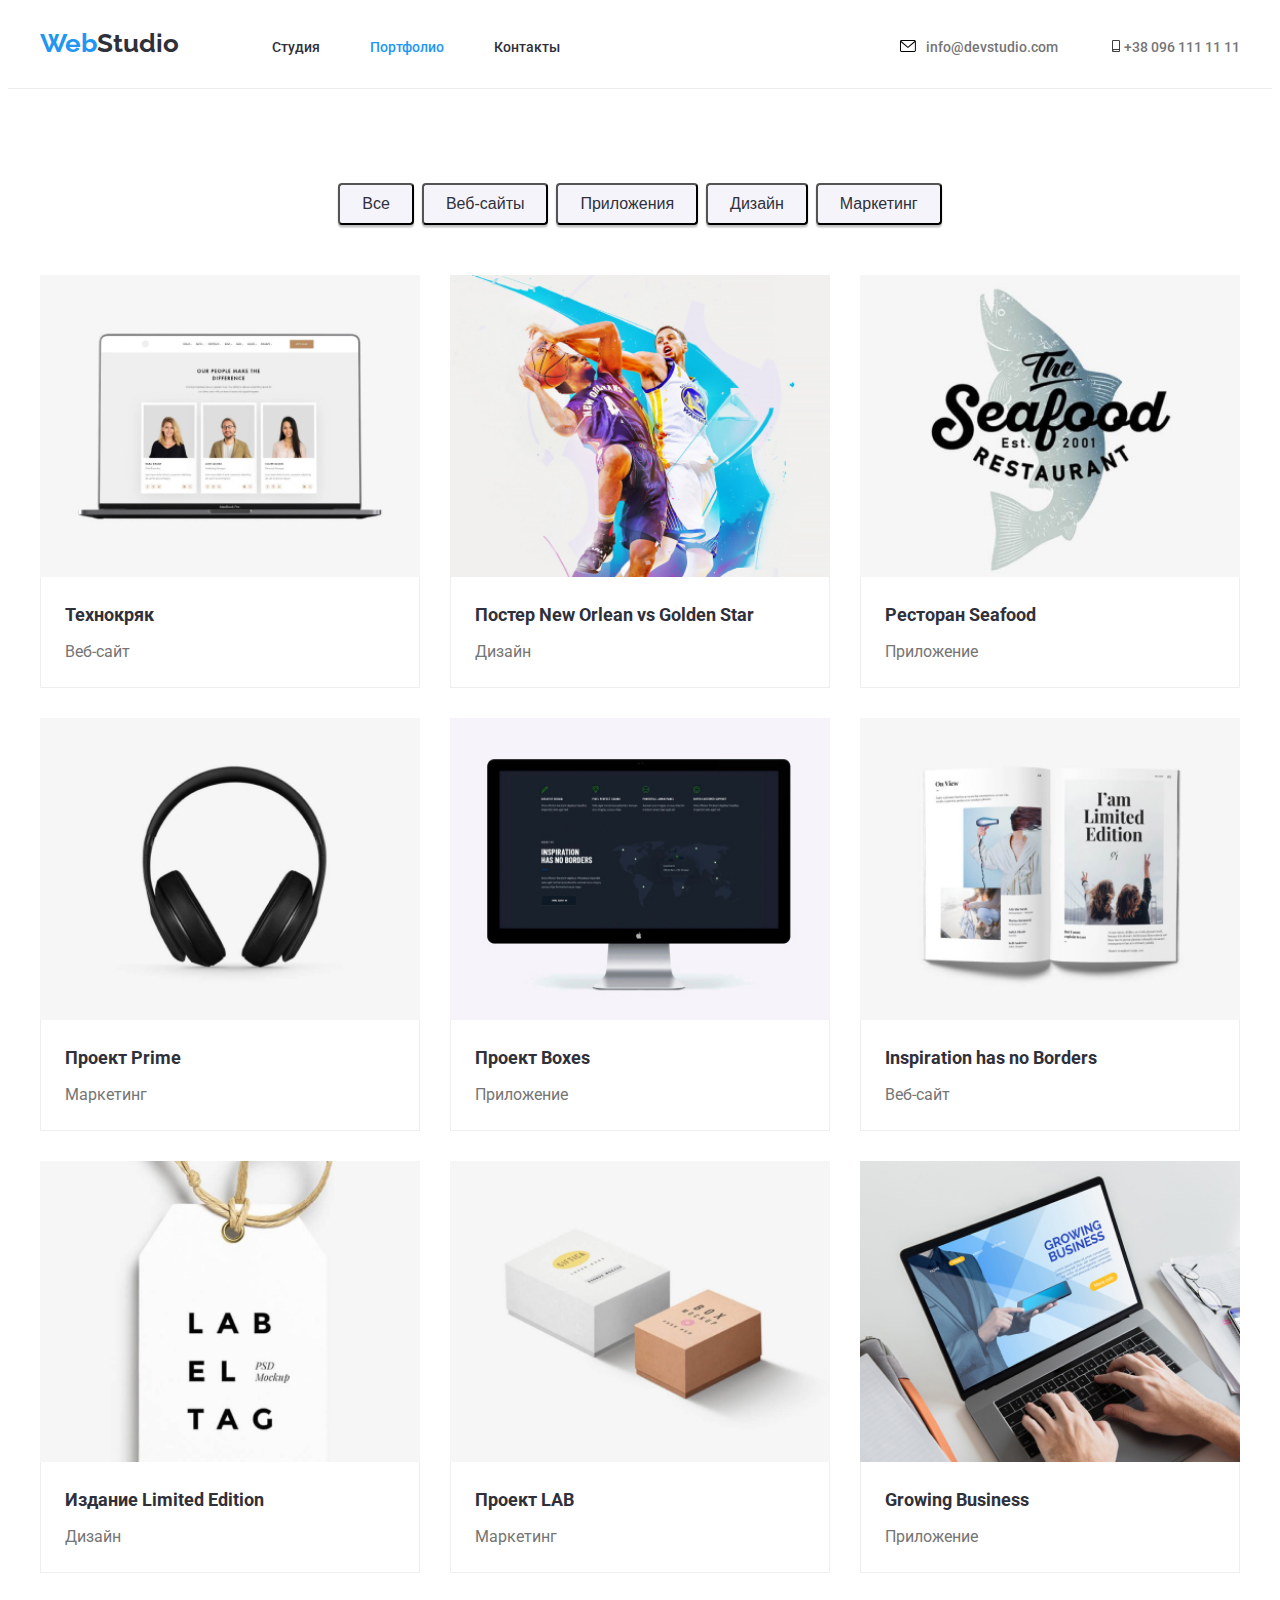
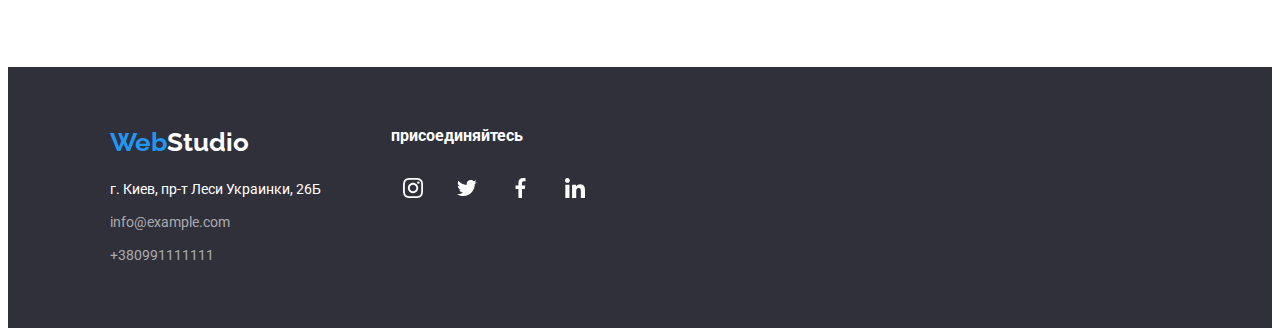
==== portfolio.html @ 3859531d ",, m" ====
<!DOCTYPE html>
<html lang="en">

<head>
    <meta charset="UTF-8">
    <meta http-equiv="X-UA-Compatible" content="IE=edge">
    <meta name="viewport" content="width=device-width, initial-scale=1.0">
    <link rel="preconnect" href="https://fonts.googleapis.com">
    <link rel="preconnect" href="https://fonts.googleapis.com">
    <link rel="preconnect" href="https://fonts.gstatic.com" crossorigin>
   
    <link
        href="https://fonts.googleapis.com/css2?family=Raleway:wght@700&family=Roboto:wght@400;500;700;900&display=swap"
        rel="stylesheet">
    <title>Document</title>
    <link rel="stylesheet" href="https://cdnjs.cloudflare.com/ajax/libs/modern-normalize/1.1.0/modern-normalize.min.css" integrity="sha512-wpPYUAdjBVSE4KJnH1VR1HeZfpl1ub8YT/NKx4PuQ5NmX2tKuGu6U/JRp5y+Y8XG2tV+wKQpNHVUX03MfMFn9Q==" crossorigin="anonymous" referrerpolicy="no-referrer" />
    <link rel="stylesheet" href="./css/style.css">
</head>

<body>
    <header class="first-header">
        <div class="container glavniy-v-menu z">
            <a href="">
                <p class="logotip"><span class="logo">Web</span><span class="studio1">Studio</span></p>
            </a>


            <nav class="otstyp-v-hedere-ot-logo">
                <ul class="menu list">
                    <li class="vmestea"> <a class="studias " href="./index.html">Студия</a> </li>
                    <li class="vmestea"> <a class="portfolio second-page" href="./portfolio.html">Портфолио </a></li>
                    <li class="vmestea"> <a class="kontakt" href="">Контакты</a></li>
                </ul>
            </nav>
            <ul class="silki  j list">
                <li class="vmeste "> <a class="pochta " href="mailto:info@devstudio.com"><svg class="convert"  width="16"
                    height="12" ><use href="img/symbol-defs.svg#icon-header-logo-a"  ></use></svg>info@devstudio.com</a> </li>
                <li class="vmeste "> <a class="nomer " href="tel:+380961111111"><svg class="tel" width="16"
                    height="12"><use href="img/symbol-defs.svg#icon-header-logo-b"></use></svg>+38 096 111 11 11</a> </li>
            </ul>
        </div>
    </header>

    <main>
        <section class="section">
           

            <div class="container fz">
                <ul class="knopka for-otstyp list">
                    <li class="knopki-portfolio"> <button class="name" type="button">Все</button></li>
                    <li class="knopki-portfolio"> <button class="name" type="button">Веб-сайты</button></li>
                    <li class="knopki-portfolio"> <button class="name" type="button">Приложения</button></li>
                    <li class="knopki-portfolio"> <button class="name" type="button">Дизайн</button></li>
                    <li class="knopki-portfolio"> <button class="name" type="button">Маркетинг</button></li>
    
                </ul>

                <ul class="nahi-roboti list">
                    <li class="ophaya-tabl">
                        <a class="" href=""><img src="img/a.jpg" alt="kartinka" width="370" />
                            <div class="pr">
                                <h2 class="pd">Технокряк</h2>
                                <p class="ps">Веб-сайт</p>
                            </div>
                        </a>


                    </li>
                    <li class="ophaya-tabl">
                        <a class="silki-na-kartochki" href=""><img src="img/b.jpg" alt="kartinka" width="370" />
                            <div class="pr">
                                <h2 class="pd">Постер New Orlean vs Golden Star</h2>
                                <p class="ps">Дизайн</p>
                            </div>
                        </a>


                    </li>
                    <li class="ophaya-tabl">
                        <a class="silki-na-kartochki" href=""><img src="img/c.jpg" alt="kartinka" width="370" />
                            <div class="pr">
                                <h2 class="pd">Ресторан Seafood</h2>
                                <p class="ps">Приложение</p>
                            </div>
                        </a>
                    </li>
                    <li class="ophaya-tabl">
                        <a class="silki-na-kartochki" href=""> <img src="img/d.jpg" alt="kartinka" width="370" />
                            <div class="pr">
                                <h2 class="pd">Проект Prime</h2>
                                <p class="ps">Маркетинг</p>
                            </div>
                        </a>

                    </li>
                    <li class="ophaya-tabl">
                        <a class="silki-na-kartochki" href=""> <img src="img/f.jpg" alt="kartinka" width="370" />
                            <div class="pr">
                                <h2 class="pd">Проект Boxes</h2>
                                <p class="ps">Приложение</p>
                            </div>
                        </a>

                    </li>
                    <li class="ophaya-tabl">
                        <a class="silki-na-kartochki" href=""><img src="img/g.jpg" alt="kartinka" width="370" />
                            <div class="pr">
                                <h2 class="pd">Inspiration has no Borders</h2>
                                <p class="ps">Веб-сайт</p>
                            </div>
                        </a>
                    </li>
                    <li class="ophaya-tabl">
                        <a class="silki-na-kartochki" href=""> <img src="img/h.jpg" alt="kartinka" width="370" />
                            <div class="pr">
                                <h2 class="pd">Издание Limited Edition</h2>
                                <p class="ps">Дизайн</p>
                            </div>
                        </a>

                    </li>
                    <li class="ophaya-tabl">
                        <a class="silki-na-kartochki" href=""><img src="img/i.jpg" alt="kartinka" width="370" />
                            <div class="pr">
                                <h2 class="pd">Проект LAB</h2>
                                <p class="ps">Маркетинг</p>
                            </div>
                        </a>

                    </li>
                    <li class="ophaya-tabl">
                        <a href=""><img src="img/k.jpg" alt="kartinka" width="370" />
                            <div class="pr">
                                <h2 class="pd">Growing Business</h2>
                                <p class="ps">Приложение</p>
                            </div>
                        </a>

                    </li>

                </ul>
            </div>

        </section>
    </main>

    <footer class="nogi  ">
        <div class="container nogi-otstypi">
          <div class="rebenok">
            <a class="logotip" href="">
                <span class="logo">Web</span><span class="st">Studio</span>

            </a>
            <address class="adres">
                <p>г. Киев, пр-т Леси Украинки, 26Б</p>
                <ul class=" dannie list">
                    <li class="hfl"> <a class="pochta1" href="mailto:info@devstudio.com">info@example.com</a></li>
                    <li class="nomer-one"> <a class="nomer1" href="tel:+380991111111">+380991111111</a></li>
                </ul>
            </address>
            </div>
            <div class="rebenok">  
            <h3 class="stili-in-footer">присоединяйтесь</h3>
<ul class="list footer-icon">
  
    <li class="obertka-footer-icon">   <a class="silki-na-sami-obertka-footer-icon"></a> <svg class="sami-obertka-footer-icon"><use href="img/symbol-defs.svg#icon-logo-footer-a" ></use></svg></a></li>
    <li class="obertka-footer-icon">   <a class="silki-na-sami-obertka-footer-icon"></a> <svg class="sami-obertka-footer-icon"><use href="img/symbol-defs.svg#icon-logo-footer-b" ></use></svg></a></li>
    <li class="obertka-footer-icon">   <a class="silki-na-sami-obertka-footer-icon"></a> <svg class="sami-obertka-footer-icon"><use href="img/symbol-defs.svg#icon-logo-footer-c" ></use></svg></a></li>
    <li class="obertka-footer-icon">   <a class="silki-na-sami-obertka-footer-icon"></a> <svg class="sami-obertka-footer-icon"><use href="img/symbol-defs.svg#icon-logo-footer-d" ></use></svg></a></li>

</ul>
</div>



        </div>
       
    </footer>


</body>

</html>
---- css/style.css ----
body{
   
    font-family: 'Roboto', sans-serif;
    
}
a {
    text-decoration: none;
}

:root {
    --color-a:#2196F3 ;
    --color-b: #757575;
    --color-c:#2F303A ;
    --color-d:#FFFFFF ;
    --colo-ir:#2dce50 ;
    --color-f:#8178b9 ;
    --color-g:#E5E5E5 ;
    --color-k: #F5F4FA;
    --color-l:  rgba(255, 255, 255, 0.6);
    --color-m:#188CE8;
}

h1,h2,h3,h4,h5,h6,ul,a,p,li{
    margin: 0px;
    padding: 0px;
}
img{
    width: 100%;
    display: block;
}



.list{
    list-style: none;
}
.nigniya-nas{
    color: var(--color-b);
}
.nogi{
    background: var(--color-c);
}
.logo{
    color: var(--color-a);
}

.adres{
    color:var(--color-d);
    font-style: normal;   
}
.studio1{
    color: var(--color-c);
}
.dannie list{
    color:var(--color-d);
}
.pochta , .nomer{
 color: var(--color-b);
}



.portfolio :active{
    color:var(--color-a);
}
.vse :hover{
    color:var(--color-a);
}
.name{
    cursor: pointer;
}

.lfz{
 background: var(--color-k);
}

.nadpis{
    color: var(--color-d);
}
.knopka-hero{
    background:var(--color-a);
    color: var(--color-d);
}
.fon-ludei{
    background: var(--color-d);
}
.pochta:hover{
    color:var(--color-a);
}
.nomer:hover{
    color:var(--color-a);
}
.pochta3:hover{
    color:var(--color-a);
}
.nomer4:hover{
    color:var(--color-a);
}
.pochta3{
color: var(--color-b);
}
.nomer4{
    color: var(--color-b);
}
.name{
background: var(--color-k);
color: var(--color-c);
}
.name:hover{
background: var(--color-a);
color: var(--color-d);
}

.portfolio{
    color: var(--color-c);
}
.kontakt{
    color: var(--color-c);
}
.st{
    color: var(--color-d);
}
.pochta1{
    color: var(--color-b);
}
.nomer1{
    color: var(--color-b);
}
.name{
    cursor: pointer;
    font-weight: 500;
font-size: 16px;
line-height: 1.62;
}
.podpis{
    font-size: 16px;
line-height: 1.18;
font-weight: normal;
color: var(--color-b);
}
.pd{
    font-size: 18px;
line-height: 2;
font-weight: bold;
color: var(--color-c);
}
.ps{
    font-size: 16px;
line-height: 1.87;
font-weight: normal;
color: var(--color-b)
}
.pochta3{
    font-size: 14px;
    line-height: 1.14;
}
.nomer4{
    font-size: 14px;
line-height: 1.14;
}
.name{
    font-size: 16px;
line-height: 1.62;
}

p{
    font-weight: normal;
font-size: 14px;
line-height: 1.71;
}
.pochta, .nomer{
    font-size: 14px;
}

.nadpis{
    font-size: 44px;
line-height: 1.36;
font-weight: 900;
}
h3{
    font-size: 14px;
line-height: 1.14;



}
.knopka-hero{
    font-weight: bold;
    font-size: 16px;
    line-height: 1.87;
    font-family: inherit ;

    padding: 10px 32px;
}
.text{
    font-size: 14px;
line-height:1.14;
font-weight: normal;
}

h2{
    font-size: 36px;
line-height: 1.16;
font-weight: bold;
}
.g{
    font-size: 36px;
line-height: 1.16;
font-weight: bold;
}
h3{
    font-size: 16px;
line-height: 1.18;
font-weight: 500;

}


.text{
    color: var(--color-b);
}




.logotip{
    font-family: Raleway;
    font-style: normal;
    font-weight: bold;
    font-size: 26px;
    line-height: 1.19;
}

.menu{
    font-weight: 500;
font-size: 14px;
line-height: 1.14;
}
.silki{
    font-weight: 500;
font-size: 14px;
line-height: 1.14;
}
.dannie{
    font-weight: normal;
font-size: 14px;
line-height: 1.71;
}











.studias{
    color: var(--color-c);
}



.studias:hover,
.studias:focus 
.studias:active
.studias:visited{
    color: var(--color-a);
}


.portfolio:hover,
.portfolio:focus 
.portfolio:active
.portfolio:visited
{
    color:var(--color-a) ;
}
.kontakt:hover,
.kontakt:focus 
.kontakt:active
.kontakt:visited
{
    color: var(--color-a) ;
    
}
.name:hover,
.name:focus 
.name:active
.name:visited
{
    color: var(--color-a) ;
    color: #FFFFFF;
}


.first-page{
    color: var(--color-a);
}
.second-page{
    color: var(--color-a);
}
.tretya-page{
    color: var(--color-a);
}
.nomer1 , .pochta1{
    color: var(--color-l);
}
.knopka-hero:hover ,
.knopka-hero:focus{
 color: var(--color-d);
 background: var(--color-m) ;
}
.zagalovki ,.nadpis{
    text-transform: uppercase;
}
.pochta1 ,.nomer1{
    font-style: normal;
}
.container{
    width: 1200px;
    margin-left: auto;
   margin-right: auto;
}



.dannie{
    margin-top: 0px;
    margin-bottom: 0px;
    padding-left: 0px;
}
.logotip{
   margin-top: 0px;
   margin-bottom: 0px;;
}
.adres{
    margin-top: 20px;
}
.nogi{
    padding-bottom: 60px;
    padding-top: 60px;
}
.nadpis, .knopka-hero{
    text-align:  center ;
}
.knopka-hero{
    display: inline-block;
}
.fon-ludei{
    width: 270px;
   
   
    
}

.ludi{
    display: flex;
}
.fotki{
    display: flex;
    
}

.primeri-rabot{
   
    width: 370px ;
    height: 294px ;
}
.menu , .silki{
    display: flex;
}
.silki .vmeste + .vmeste{
    margin-left: 50px;
}
.menu .vmestea + .vmestea{
    margin-left: 50px;
}
.logotip{
    margin-right: 93px;
}
.vmestea{
    display: block;
}
.zbros{
    padding-left: 0px;
}
.ludi .fon-ludei + .fon-ludei{
    margin-left: 30px;
}
.fotki .primeri-rabot + .primeri-rabot{
    margin-left: 30px;
}
.fotki{
    padding-left: 0px;
}
.podpis{
    text-align: center;
}

.imia{
    text-align: center;
}
.silki .pochta3 + .nomer4{
    margin-left: 50px;
}
.for-center{
    text-align: center;
}

.name{
    padding: 6px 22px;
    
}


.for-otstyp{
    display: flex;
    padding: 0px;
    justify-content: center;
    margin-top: 0px;
    margin-bottom: 50px;
}


.for-otstyp .knopki-portfolio + .knopki-portfolio{
    margin-left: 8px;
}
.ophaya-tabl{
    width: 370px; ;
   
}

.zagalovki{
    
    margin-bottom: 10px;
    margin-top: 0px;
}

.zbros{
    display: flex;
    margin: 0px;
}
.zbros .perechislenie + .perechislenie{
    margin-left: 30px;
}

.nadpis{
 
   margin-bottom: 40px;
   margin-top: 0px;
}
.fon-ludei{
    box-shadow: 0px 1px 3px rgba(0, 0, 0, 0.12), 0px 1px 1px rgba(0, 0, 0, 0.14), 0px 2px 1px rgba(0, 0, 0, 0.2);
border-radius: 0px 0px 4px 4px;
}

.section{
    padding-top: 94px;
    padding-bottom: 94px;
}

.obnylenie{
    margin-bottom: 50px;
    margin-top: 0px;
}
.twoinone{
    padding-top: 94px;
    padding-bottom: 94px;
}
.knopki-portfolio{
    box-shadow: 0px 3px 1px rgba(0, 0, 0, 0.1), 0px 1px 2px rgba(0, 0, 0, 0.08), 0px 2px 2px rgba(0, 0, 0, 0.12);
border-radius: 4px;
}
verhniy-box{
    padding-bottom: 200px;
    padding-top: 200px;
}


.z{
    display: flex;
    align-items: baseline;

}

.j{
padding: 0px;
}

.j{
    margin-left: auto;
}
.logotip{
    margin-right: 0px;
}
.menu{
    padding-left: 0px;
   
}



.container{
    width: 1200px;
    margin-left: auto;
   margin-right: auto;
   padding-left: 15px;
   padding-right: 15px;
  
}

.nahi-roboti{
    padding: 0px;
    display: flex;
    flex-wrap: wrap;
    margin-right: -30px;
    margin-top: -30px;

}
.nahi-roboti  .ophaya-tabl{
flex-basis: calc(100%/3 - 30px) ;
margin-right: 30px;
    margin-top: 30px;
}



.silki{
    padding-left: 0px;
    margin-top: 0px;
    margin-bottom: 0px;
   
  
}
.menu{
    margin-top: 0px;
    margin-bottom: 0px;
    
}

.first-header , .second-header{
    border-bottom: 1px solid #ECECEC;
}
.section{
    margin-top: 94px;
    margin-bottom: 94px;
}

.name{
    border-radius: 4px    ;
}

.section{
    margin: 0px;
}
.obrez{
    padding-top: 0px;
}
.zagalovki-otstyp{
    margin: 0px;
}
.as{
    margin: 0px;
}




.bgcolor-hero{
    background: var(--color-c);
    padding-top: 200px;
    padding-bottom: 200px;
    text-align: center;
}
.pr{
    border: 1px solid #EEEEEE;
    border-top: 0;
    padding-top: 20px;
    padding-bottom: 20px;
    padding-right: 24px;
    padding-left: 24px;

}
.opisanie-ludey{
    padding-top: 30px;
    padding-bottom:30px ;
    padding-left: 32px;
    padding-right: 32px;
}
.imia{
    margin-bottom: 10px;
}
.pd{
    margin-bottom: 4px;
}
.nomer-one{
    margin-top: 9px;
}

.otstyp-v-hedere-ot-logo{
    margin-left: 93px;
}
.studias ,.portfolio ,.kontakt{
    padding-top: 32px;
    padding-bottom: 32px;
    display: block;
}
.nadpis{
   
    text-align: center;
}
.perechislenie{
    width: 270px;
}
.hfl{
    margin-top: 9px;
}
.ophaya-tabl:hover{
    box-shadow: 0px 1px 1px rgba(0, 0, 0, 0.12), 0px 4px 4px rgba(0, 0, 0, 0.06), 1px 4px 6px rgba(0, 0, 0, 0.16);
}

.stilizasia-texta{
    font-weight: 700;
    size: 36px;
    line-height: 1.17;
}





.silki-na-soseti-tovarishei{
    width: 44px;
}

   

    border: 1px solid #AFB1B8;
box-sizing: border-box;
border-radius: 4px;
}


.otstyp-botton-ot-icon{
    text-align: center;
    margin-bottom: 50px;
}
.iconki-main-top{
    display: flex;
    margin: 0px;
    padding: 0px;
}
.obertka-iconki-main-top{
    background: #F5F4FA;
    border-radius: 4px;
}
.iconki-main-top .obertka-iconki-main-top + .obertka-iconki-main-top{
    margin-left: 30px;
}
.iconki-main-top{
    margin-bottom: 30px;
}

.sami-iconki-main-top{
    height: 70px;
}

.obertka-iconki-main-top{
    width: 270px;
    height: 120px;

}
.otstyp-nadpis{
    margin-bottom: 50px;
}
.stili-in-footer{
    font-weight: 700;
    size: 14px;
    line-height: 1.17;
    color: var(--color-d) ; 
    align-items: baseline;
}
.obertka-footer-icon{
    width: 44px;
    height: 44px;
    border-radius: 50%;
    

}
.footer-icon .obertka-footer-icon + .obertka-footer-icon{
    margin-left: 10px;
    
}

.footer-icon{
    display: flex;
    margin-top: 20px;
}
.sami-obertka-footer-icon{
   
    width: 20px;
    height: 20px;
}
.otstypi-kryjkov{
    display: flex;
}
.soseti-ludey{
    display: flex
}
.soseti-ludey-obolochka{
    width: 44px;
    height: 44px;
    border-radius: 50%;
    
}

.soseti-ludey .soseti-ludey-obolochka + .soseti-ludey-obolochka{
    margin-left: 10px;
}
.sami-foto-soseti-ludey{
    background-position: center;
}
.obertka-iconki-main-top{
    display: flex;
    justify-content: center;
    align-items: center;
}
.soseti-ludey-obolochka{
    display: flex;
    justify-content: center;
    align-items: center;
}
.soseti-ludey{
    margin-top: 16px;
}
/*.icon-main-bottom{
    
}*/
.brend{
border: 1px solid #AFB1B8;
box-sizing: border-box;
border-radius: 4px;
width: 170px ;
height:  92px;
 display: flex;
    justify-content: center;
    align-items: center; 
    cursor: pointer;

    
}
.razmer-logotipa{
    fill: #AFB1B8;
}
.silka-na-brend:hover .razmer-logotipa , .silka-na-brend:focus .razmer-logotipa{
    fill: var(--color-a);
}

.silka-na-brend:hover .brend , .silka-na-brend:focus .brend{
    border: 1px solid var(--color-a);
}


.obertka-footer-icon{
    display: flex;
    justify-content: center;
   align-items: center;

}
.nogi-otstypi{
    display: flex;
   
}
.rebenok{
    margin-left: 70px;
}
.otstyp-botton-ot-icon{
    text-align: center;
    margin-bottom: 50px;
}
.convert{
    margin-right: 10px;
}


.pochta:hover .convert , .pochta:focus .convert{
    fill: var(--color-a);
    
}
.nomer:hover .tel{
    fill: var(--color-a);
}
.obertka-footer-icon:hover , .obertka-footer-icon:focus{
    background-color: var(--color-a);
}
.sami-foto-soseti-ludey{
    color:#AFB1B8 ;
}
.soseti-ludey-obolochka:hover , .soseti-ludey-obolochka:focus{
    background: var(--color-a);
}
.sami-foto-soseti-ludey{
    color: #FFFFFF;
}



.dlia-rozdeleniya-klientov .icon-main-bottom + .icon-main-bottom{
    margin-left: 30px;
}


.sami-foto-soseti-ludey{
    fill: #AFB1B8;
}

.sami-foto-soseti-ludey:hover{
    fill: var(--color-d) ;
}




.bgcolor-hero{
    background-image: url(../img/Img.jpg);
}
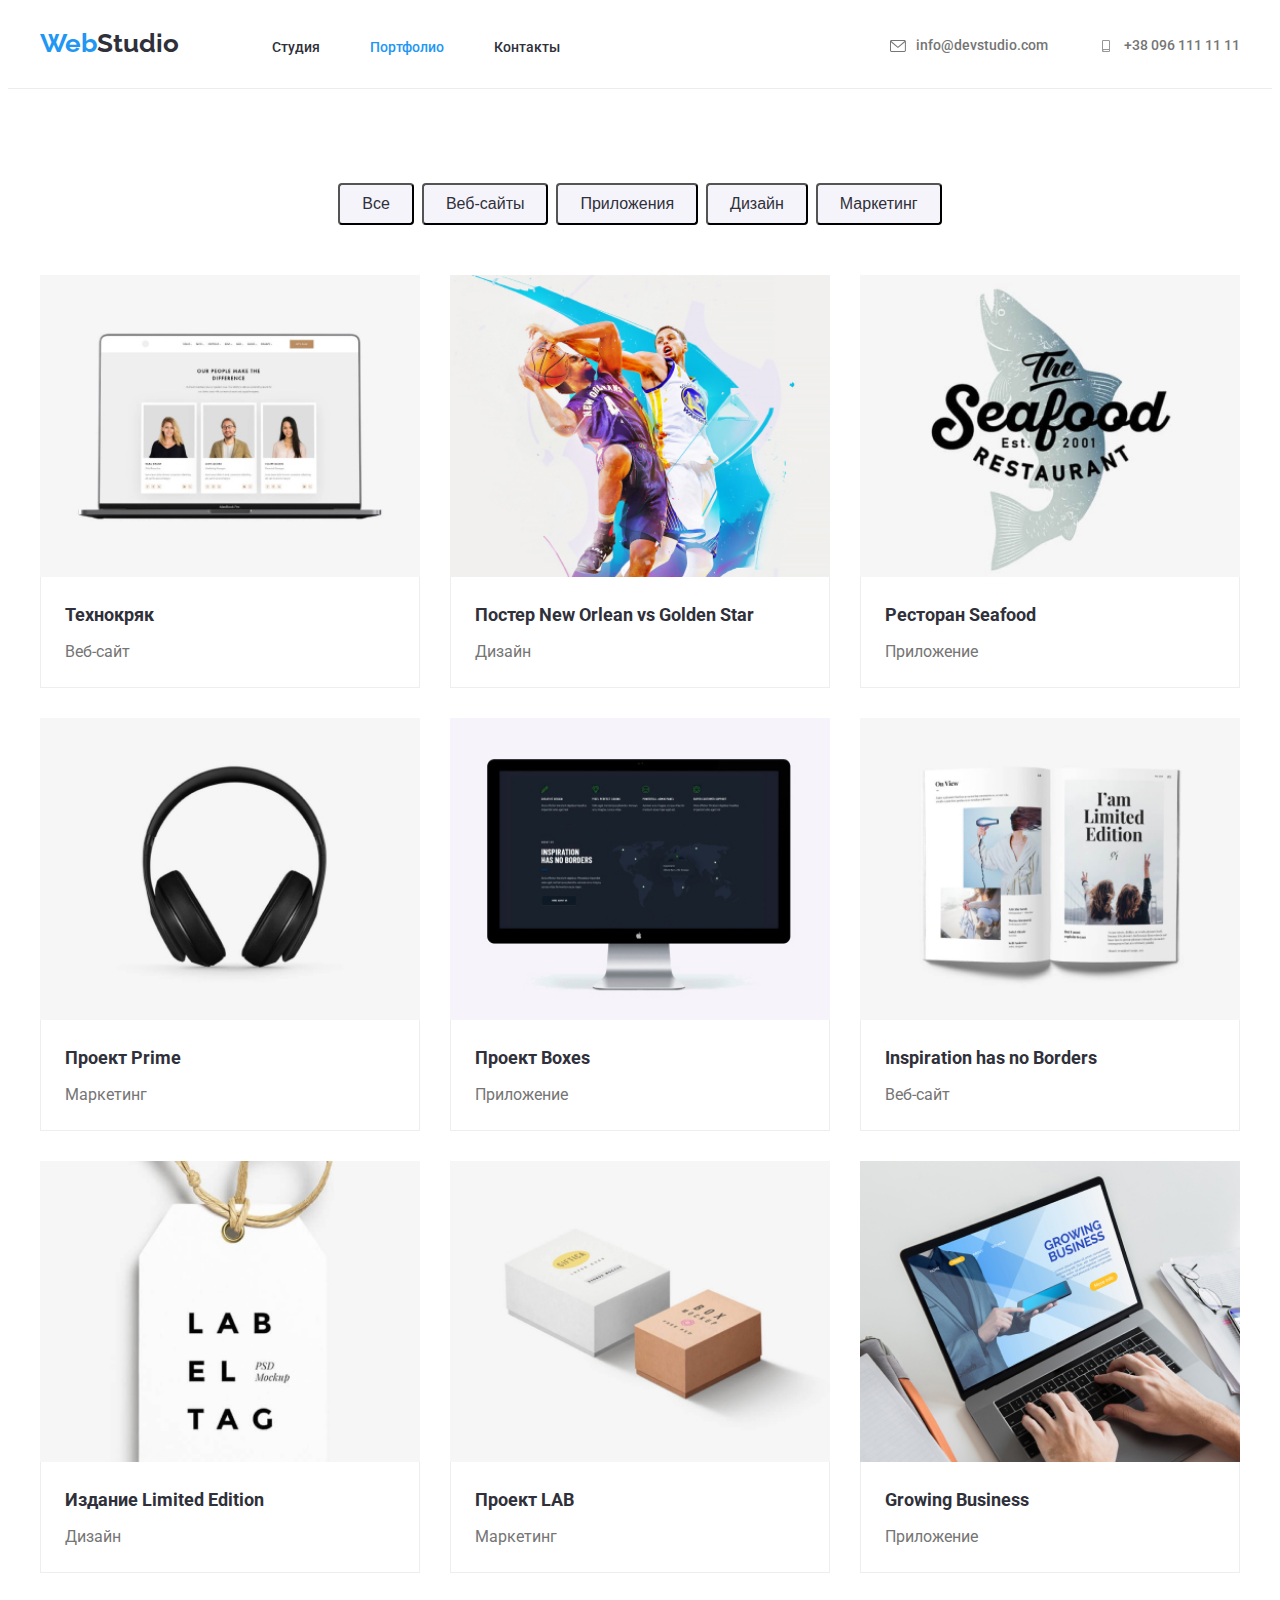
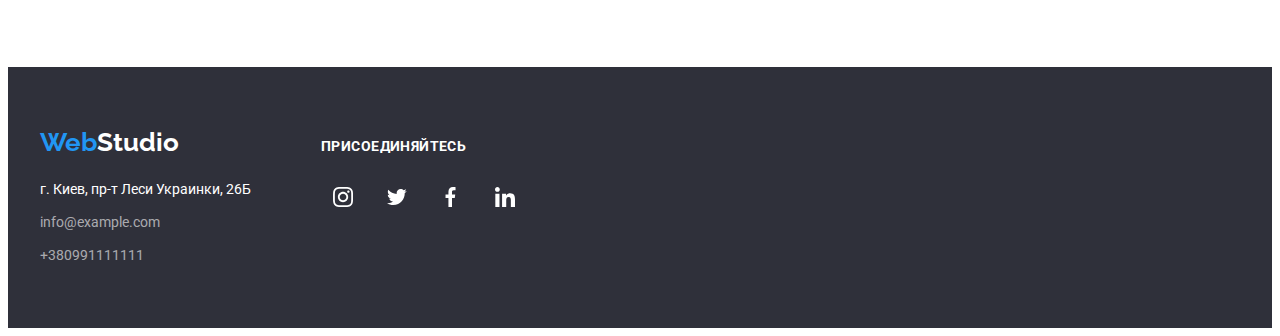
==== commit ed5d5261: "dlf" ====
--- a/portfolio.html
+++ b/portfolio.html
@@ -8,12 +8,14 @@
     <link rel="preconnect" href="https://fonts.googleapis.com">
     <link rel="preconnect" href="https://fonts.googleapis.com">
     <link rel="preconnect" href="https://fonts.gstatic.com" crossorigin>
-   
+
     <link
         href="https://fonts.googleapis.com/css2?family=Raleway:wght@700&family=Roboto:wght@400;500;700;900&display=swap"
         rel="stylesheet">
     <title>Document</title>
-    <link rel="stylesheet" href="https://cdnjs.cloudflare.com/ajax/libs/modern-normalize/1.1.0/modern-normalize.min.css" integrity="sha512-wpPYUAdjBVSE4KJnH1VR1HeZfpl1ub8YT/NKx4PuQ5NmX2tKuGu6U/JRp5y+Y8XG2tV+wKQpNHVUX03MfMFn9Q==" crossorigin="anonymous" referrerpolicy="no-referrer" />
+    <link rel="stylesheet" href="https://cdnjs.cloudflare.com/ajax/libs/modern-normalize/1.1.0/modern-normalize.min.css"
+        integrity="sha512-wpPYUAdjBVSE4KJnH1VR1HeZfpl1ub8YT/NKx4PuQ5NmX2tKuGu6U/JRp5y+Y8XG2tV+wKQpNHVUX03MfMFn9Q=="
+        crossorigin="anonymous" referrerpolicy="no-referrer" />
     <link rel="stylesheet" href="./css/style.css">
 </head>
 
@@ -33,17 +35,20 @@
                 </ul>
             </nav>
             <ul class="silki  j list">
-                <li class="vmeste "> <a class="pochta " href="mailto:info@devstudio.com"><svg class="convert"  width="16"
-                    height="12" ><use href="img/symbol-defs.svg#icon-header-logo-a"  ></use></svg>info@devstudio.com</a> </li>
-                <li class="vmeste "> <a class="nomer " href="tel:+380961111111"><svg class="tel" width="16"
-                    height="12"><use href="img/symbol-defs.svg#icon-header-logo-b"></use></svg>+38 096 111 11 11</a> </li>
+                <li class="vmeste "> <a class="pochta " href="mailto:info@devstudio.com"><svg class="convert" width="16"
+                            height="12">
+                            <use href="img/symbol-defs.svg#icon-header-logo-a"></use>
+                        </svg>info@devstudio.com</a> </li>
+                <li class="vmeste "> <a class="nomer " href="tel:+380961111111"><svg class="tel" width="16" height="12">
+                            <use href="img/symbol-defs.svg#icon-header-logo-b"></use>
+                        </svg>+38 096 111 11 11</a> </li>
             </ul>
         </div>
     </header>
 
     <main>
         <section class="section">
-           
+
 
             <div class="container fz">
                 <ul class="knopka for-otstyp list">
@@ -52,88 +57,99 @@
                     <li class="knopki-portfolio"> <button class="name" type="button">Приложения</button></li>
                     <li class="knopki-portfolio"> <button class="name" type="button">Дизайн</button></li>
                     <li class="knopki-portfolio"> <button class="name" type="button">Маркетинг</button></li>
-    
+
                 </ul>
 
                 <ul class="nahi-roboti list">
                     <li class="ophaya-tabl">
-                        <a class="" href=""><img src="img/a.jpg" alt="kartinka" width="370" />
-                            <div class="pr">
-                                <h2 class="pd">Технокряк</h2>
-                                <p class="ps">Веб-сайт</p>
-                            </div>
-                        </a>
-
-
-                    </li>
-                    <li class="ophaya-tabl">
-                        <a class="silki-na-kartochki" href=""><img src="img/b.jpg" alt="kartinka" width="370" />
+                        <a class="class-silki-na-kart-prob" href="">
+                            <div class="kard"> 
+                                <img src="img/a.jpg" alt="kartinka" width="370" />
+                                <div class="pr">
+                                    <h2 class="pd">Технокряк</h2>
+                                    <p class="ps">Веб-сайт</p>
+                                </div>
+                            </div>
+                        </a>
+
+
+                    </li>
+                    <li class="ophaya-tabl">
+                        <a class="class-silki-na-kart-prob" href=""> <div class="kard"> <img src="img/b.jpg" alt="kartinka" width="370" />
                             <div class="pr">
                                 <h2 class="pd">Постер New Orlean vs Golden Star</h2>
                                 <p class="ps">Дизайн</p>
                             </div>
-                        </a>
-
-
-                    </li>
-                    <li class="ophaya-tabl">
-                        <a class="silki-na-kartochki" href=""><img src="img/c.jpg" alt="kartinka" width="370" />
+                        </div>
+                        </a>
+
+
+                    </li>
+                    <li class="ophaya-tabl">
+                        <a class="class-silki-na-kart-prob" href=""><div class="kard"><img src="img/c.jpg" alt="kartinka" width="370" />
                             <div class="pr">
                                 <h2 class="pd">Ресторан Seafood</h2>
                                 <p class="ps">Приложение</p>
                             </div>
-                        </a>
-                    </li>
-                    <li class="ophaya-tabl">
-                        <a class="silki-na-kartochki" href=""> <img src="img/d.jpg" alt="kartinka" width="370" />
+                        </div>
+                        </a>
+                    </li>
+                    <li class="ophaya-tabl">
+                        <a class="class-silki-na-kart-prob" href=""><div class="kard"> <img src="img/d.jpg" alt="kartinka" width="370" />
                             <div class="pr">
                                 <h2 class="pd">Проект Prime</h2>
                                 <p class="ps">Маркетинг</p>
                             </div>
-                        </a>
-
-                    </li>
-                    <li class="ophaya-tabl">
-                        <a class="silki-na-kartochki" href=""> <img src="img/f.jpg" alt="kartinka" width="370" />
+                        </div>
+                        </a>
+
+                    </li>
+                    <li class="ophaya-tabl">
+                        <a class="class-silki-na-kart-prob" href=""> <div class="kard"> <img src="img/f.jpg" alt="kartinka" width="370" />
                             <div class="pr">
                                 <h2 class="pd">Проект Boxes</h2>
                                 <p class="ps">Приложение</p>
                             </div>
-                        </a>
-
-                    </li>
-                    <li class="ophaya-tabl">
-                        <a class="silki-na-kartochki" href=""><img src="img/g.jpg" alt="kartinka" width="370" />
+                            </div>
+                        </a>
+
+                    </li>
+                    <li class="ophaya-tabl">
+                        <a class="class-silki-na-kart-prob" href=""> <div class="kard"><img src="img/g.jpg" alt="kartinka" width="370" />
                             <div class="pr">
                                 <h2 class="pd">Inspiration has no Borders</h2>
                                 <p class="ps">Веб-сайт</p>
                             </div>
-                        </a>
-                    </li>
-                    <li class="ophaya-tabl">
-                        <a class="silki-na-kartochki" href=""> <img src="img/h.jpg" alt="kartinka" width="370" />
+                        </div> 
+                        </a>
+                    </li>
+                    <li class="ophaya-tabl">
+                        <a class="class-silki-na-kart-prob" href="">  <div class="kard"> <img src="img/h.jpg" alt="kartinka" width="370" />
                             <div class="pr">
                                 <h2 class="pd">Издание Limited Edition</h2>
                                 <p class="ps">Дизайн</p>
                             </div>
-                        </a>
-
-                    </li>
-                    <li class="ophaya-tabl">
-                        <a class="silki-na-kartochki" href=""><img src="img/i.jpg" alt="kartinka" width="370" />
+                        </div>
+                        </a>
+
+                    </li>
+                    <li class="ophaya-tabl">
+                        <a class="class-silki-na-kart-prob" href=""> <div class="kard"> <img src="img/i.jpg" alt="kartinka" width="370" />
                             <div class="pr">
                                 <h2 class="pd">Проект LAB</h2>
                                 <p class="ps">Маркетинг</p>
                             </div>
-                        </a>
-
-                    </li>
-                    <li class="ophaya-tabl">
-                        <a href=""><img src="img/k.jpg" alt="kartinka" width="370" />
+                        </div>
+                        </a>
+
+                    </li>
+                    <li class="ophaya-tabl">
+                        <a class="class-silki-na-kart-prob" href=""> <div class="kard"> <img src="img/k.jpg" alt="kartinka" width="370" />
                             <div class="pr">
                                 <h2 class="pd">Growing Business</h2>
                                 <p class="ps">Приложение</p>
                             </div>
+                        </div>
                         </a>
 
                     </li>
@@ -146,35 +162,48 @@
 
     <footer class="nogi  ">
         <div class="container nogi-otstypi">
-          <div class="rebenok">
-            <a class="logotip" href="">
-                <span class="logo">Web</span><span class="st">Studio</span>
-
-            </a>
-            <address class="adres">
-                <p>г. Киев, пр-т Леси Украинки, 26Б</p>
-                <ul class=" dannie list">
-                    <li class="hfl"> <a class="pochta1" href="mailto:info@devstudio.com">info@example.com</a></li>
-                    <li class="nomer-one"> <a class="nomer1" href="tel:+380991111111">+380991111111</a></li>
-                </ul>
-            </address>
+            <div class="rebenok">
+                <a class="logotip" href="">
+                    <span class="logo">Web</span><span class="st">Studio</span>
+
+                </a>
+                <address class="adres">
+                    <p>г. Киев, пр-т Леси Украинки, 26Б</p>
+                    <ul class=" dannie list">
+                        <li class="hfl"> <a class="pochta1" href="mailto:info@devstudio.com">info@example.com</a></li>
+                        <li class="nomer-one"> <a class="nomer1" href="tel:+380991111111">+380991111111</a></li>
+                    </ul>
+                </address>
             </div>
-            <div class="rebenok">  
-            <h3 class="stili-in-footer">присоединяйтесь</h3>
-<ul class="list footer-icon">
-  
-    <li class="obertka-footer-icon">   <a class="silki-na-sami-obertka-footer-icon"></a> <svg class="sami-obertka-footer-icon"><use href="img/symbol-defs.svg#icon-logo-footer-a" ></use></svg></a></li>
-    <li class="obertka-footer-icon">   <a class="silki-na-sami-obertka-footer-icon"></a> <svg class="sami-obertka-footer-icon"><use href="img/symbol-defs.svg#icon-logo-footer-b" ></use></svg></a></li>
-    <li class="obertka-footer-icon">   <a class="silki-na-sami-obertka-footer-icon"></a> <svg class="sami-obertka-footer-icon"><use href="img/symbol-defs.svg#icon-logo-footer-c" ></use></svg></a></li>
-    <li class="obertka-footer-icon">   <a class="silki-na-sami-obertka-footer-icon"></a> <svg class="sami-obertka-footer-icon"><use href="img/symbol-defs.svg#icon-logo-footer-d" ></use></svg></a></li>
-
-</ul>
-</div>
+            <div class="rebenok hbh">
+                <h3 class="prisoedinis">присоединяйтесь</h3>
+                <ul class="list footer-icon">
+
+                    <li class="obertka-footer-icon"> <a class="silki-na-sami-obertka-footer-icon"></a> <svg
+                            class="sami-obertka-footer-icon" width="20" height="20">
+                            <use href="img/symbol-defs.svg#icon-logo-footer-a"></use>
+                        </svg></a></li>
+                    <li class="obertka-footer-icon"> <a class="silki-na-sami-obertka-footer-icon"></a> <svg
+                            class="sami-obertka-footer-icon" width="20" height="16.25">
+                            <use href="img/symbol-defs.svg#icon-logo-footer-b"></use>
+                        </svg></a></li>
+                    <li class="obertka-footer-icon"> <a class="silki-na-sami-obertka-footer-icon"></a> <svg
+                            class="sami-obertka-footer-icon" width="10" height="20">
+                            <use href="img/symbol-defs.svg#icon-logo-footer-c"></use>
+                        </svg></a></li>
+                    <li class="obertka-footer-icon"> <a class="silki-na-sami-obertka-footer-icon"></a> <svg
+                            class="sami-obertka-footer-icon" width="20" height="20">
+                            <use href="img/symbol-defs.svg#icon-logo-footer-d"></use>
+                        </svg></a></li>
+
+                </ul>
+            </div>
 
 
 
         </div>
-       
+
+
     </footer>
 
 
--- a/css/style.css
+++ b/css/style.css
@@ -286,14 +286,7 @@
     color: var(--color-a) ;
     
 }
-.name:hover,
-.name:focus 
-.name:active
-.name:visited
-{
-    color: var(--color-a) ;
-    color: #FFFFFF;
-}
+
 
 
 .first-page{
@@ -471,7 +464,7 @@
     padding-bottom: 94px;
 }
 .knopki-portfolio{
-    box-shadow: 0px 3px 1px rgba(0, 0, 0, 0.1), 0px 1px 2px rgba(0, 0, 0, 0.08), 0px 2px 2px rgba(0, 0, 0, 0.12);
+
 border-radius: 4px;
 }
 verhniy-box{
@@ -618,7 +611,7 @@
 .hfl{
     margin-top: 9px;
 }
-.ophaya-tabl:hover{
+.class-silki-na-kart-prob:hover{
     box-shadow: 0px 1px 1px rgba(0, 0, 0, 0.12), 0px 4px 4px rgba(0, 0, 0, 0.06), 1px 4px 6px rgba(0, 0, 0, 0.16);
 }
 
@@ -638,7 +631,7 @@
 
    
 
-    border: 1px solid #AFB1B8;
+border: 1px solid #AFB1B8;
 box-sizing: border-box;
 border-radius: 4px;
 }
@@ -676,13 +669,7 @@
 .otstyp-nadpis{
     margin-bottom: 50px;
 }
-.stili-in-footer{
-    font-weight: 700;
-    size: 14px;
-    line-height: 1.17;
-    color: var(--color-d) ; 
-    align-items: baseline;
-}
+
 .obertka-footer-icon{
     width: 44px;
     height: 44px;
@@ -774,7 +761,7 @@
     display: flex;
    
 }
-.rebenok{
+.nogi-otstypi  .rebenok + .rebenok{
     margin-left: 70px;
 }
 .otstyp-botton-ot-icon{
@@ -783,6 +770,7 @@
 }
 .convert{
     margin-right: 10px;
+    fill:  #757575;
 }
 
 
@@ -794,7 +782,8 @@
     fill: var(--color-a);
 }
 .obertka-footer-icon:hover , .obertka-footer-icon:focus{
-    background-color: var(--color-a);
+    background-color: #2196F3;
+    
 }
 .sami-foto-soseti-ludey{
     color:#AFB1B8 ;
@@ -825,781 +814,862 @@
 
 
 .bgcolor-hero{
-    background-image: url(../img/Img.jpg);
-}
-
-
-
-
-
-
-
-
-
-
-
-
-
-
-
-
-
-
-
-
-
-
-
-
-
-
-
-
-
-
-
-
-
-
-
-
-
-
-
-
-
-
-
-
-
-
-
-
-
-
-
-
-
-
-
-
-
-
-
-
-
-
-
-
-
-
-
-
-
-
-
-
-
-
-
-
-
-
-
-
-
-
-
-
-
-
-
-
-
-
-
-
-
-
-
-
-
-
-
-
-
-
-
-
-
-
-
-
-
-
-
-
-
-
-
-
-
-
-
-
-
-
-
-
-
-
-
-
-
-
-
-
-
-
-
-
-
-
-
-
-
-
-
-
-
-
-
-
-
-
-
-
-
-
-
-
-
-
-
-
-
-
-
-
-
-
-
-
-
-
-
-
-
-
-
-
-
-
-
-
-
-
-
-
-
-
-
-
-
-
-
-
-
-
-
-
-
-
-
-
-
-
-
-
-
-
-
-
-
-
-
-
-
-
-
-
-
-
-
-
-
-
-
-
-
-
-
-
-
-
-
-
-
-
-
-
-
-
-
-
-
-
-
-
-
-
-
-
-
-
-
-
-
-
-
-
-
-
-
-
-
-
-
-
-
-
-
-
-
-
-
-
-
-
-
-
-
-
-
-
-
-
-
-
-
-
-
-
-
-
-
-
-
-
-
-
-
-
-
-
-
-
-
-
-
-
-
-
-
-
-
-
-
-
-
-
-
-
-
-
-
-
-
-
-
-
-
-
-
-
-
-
-
-
-
-
-
-
-
-
-
-
-
-
-
-
-
-
-
-
-
-
-
-
-
-
-
-
-
-
-
-
-
-
-
-
-
-
-
-
-
-
-
-
-
-
-
-
-
-
-
-
-
-
-
-
-
-
-
-
-
-
-
-
-
-
-
-
-
-
-
-
-
-
-
-
-
-
-
-
-
-
-
-
-
-
-
-
-
-
-
-
-
-
-
-
-
-
-
-
-
-
-
-
-
-
-
-
-
-
-
-
-
-
-
-
-
-
-
-
-
-
-
-
-
-
-
-
-
-
-
-
-
-
-
-
-
-
-
-
-
-
-
-
-
-
-
-
-
-
-
-
-
-
-
-
-
-
-
-
-
-
-
-
-
-
-
-
-
-
-
-
-
-
-
-
-
-
-
-
-
-
-
-
-
-
-
-
-
-
-
-
-
-
-
-
-
-
-
-
-
-
-
-
-
-
-
-
-
-
-
-
-
-
-
-
-
-
-
-
-
-
-
-
-
-
-
-
-
-
-
-
-
-
-
-
-
-
-
-
-
-
-
-
-
-
-
-
-
-
-
-
-
-
-
-
-
-
-
-
-
-
-
-
-
-
-
-
-
-
-
-
-
-
-
-
-
-
-
-
-
-
-
-
-
-
-
-
-
-
-
-
-
-
-
-
-
-
-
-
-
-
-
-
-
-
-
-
-
-
-
-
-
-
-
-
-
-
-
-
-
-
-
-
-
-
-
-
-
-
-
-
-
-
-
-
-
-
-
-
-
-
-
-
-
-
-
-
-
-
-
-
-
-
-
-
-
-
-
-
-
-
-
-
-
-
-
-
-
-
-
-
-
-
-
-
-
-
-
-
-
-
-
-
-
-
-
-
-
-
-
-
-
-
-
-
-
-
-
-
-
-
-
-
-
-
-
-
-
-
-
-
-
-
-
-
-
-
-
-
-
-
-
-
-
-
-
-
-
-
-
-
-
-
-
-
-
-
-
-
-
-
-
-
-
-
+    background-image:  linear-gradient(  to right , rgba(47, 48, 58, 0.4) ,  rgba(47, 48, 58, 0.4)) , url(../img/Img.jpg) ; 
+    max-width: 1600px ;
+    background-position: center  ;
+}
+
+.tel{
+    fill:   #757575;
+}
+
+.pochta{
+    display: flex;
+    align-items: center;
+}
+.nomer{
+    display: flex;
+    align-items: center;
+}
+
+.tel{
+    margin-right: 10px;
+}
+
+
+
+.zagalovki{
+    font-weight: 700;
+size: 14px;
+line-height: 1.17;
+}
+.obertka-iconki-main-top{
+    margin-bottom: 30px;
+}
+.soseti-ludey-silki{
+    width: 100%;
+    height: 100%;
+}
+
+.sami-foto-soseti-ludey{
+    display: flex;
+    justify-content: center;
+    align-items: center;
+}
+.silka-na-brend{
+    width: 170px;
+    height: 92px;
+}
+
+.stili-in-footer{
+    font-weight: 700;
+    size: 14px;
+    line-height: 1.17;
+    color: var(--color-d) ; 
+    align-items: baseline;
+}
+.hbh{
+    align-items: baseline;
+}
+.name:hover{  color: var(--color-a) ;
+    color: #FFFFFF;}
+.name:focus {  color: var(--color-a) ;
+    color: #FFFFFF;}
+.name:active{  color: var(--color-a) ;
+    color: #FFFFFF;}
+.name:visited{  color: var(--color-a) ;
+    color: #FFFFFF;}
+.soseti-ludey-silki{
+    display: flex;
+    justify-content: center;
+    align-items: center;
+}
+.soseti-ludey-silki:hover .sami-foto-soseti-ludey{
+    fill: var(--color-d) ;
+}
+.silki-na-sami-obertka-footer-icon{
+    
+}
+.name:hover{
+    box-shadow: 0px 3px 1px rgba(0, 0, 0, 0.1), 0px 1px 2px rgba(0, 0, 0, 0.08), 0px 2px 2px rgba(0, 0, 0, 0.12);
+border-radius: 4px;
+}
+.stili-in-footer{
+    font-weight: 700;
+    size: 14px ;
+    line-height: 16,41px;
+}
+.soseti-ludey-silki:hover{
+    fill: #FFFFFF;
+}
+.prisoedinis{
+    font-weight: bold;
+    
+    letter-spacing: 0.03em;
+    text-transform: uppercase;
+    color: #FFFFFF;
+    font-size: 14px;
+    line-height: 1.14;
+}
+.nogi-otstypi{
+    align-items: baseline;
+}
+.name:focus{
+    box-shadow: 0px 3px 1px rgba(0, 0, 0, 0.1), 0px 1px 2px rgba(0, 0, 0, 0.08), 0px 2px 2px rgba(0, 0, 0, 0.12);
+}
+.silki-na-kartochki:hover{
+    
+}
+.class-silki-na-kart-prob:hover .kard{
+    box-shadow: 0px 1px 1px rgba(0, 0, 0, 0.12), 0px 4px 4px rgba(0, 0, 0, 0.06), 1px 4px 6px rgba(0, 0, 0, 0.16);
+}
+
+
+
+
+
+
+
+
+
+
+
+
+
+
+
+
+
+
+
+
+
+
+
+
+
+
+
+
+
+
+
+
+
+
+
+
+
+
+
+
+
+
+
+
+
+
+
+
+
+
+
+
+
+
+
+
+
+
+
+
+
+
+
+
+
+
+
+
+
+
+
+
+
+
+
+
+
+
+
+
+
+
+
+
+
+
+
+
+
+
+
+
+
+
+
+
+
+
+
+
+
+
+
+
+
+
+
+
+
+
+
+
+
+
+
+
+
+
+
+
+
+
+
+
+
+
+
+
+
+
+
+
+
+
+
+
+
+
+
+
+
+
+
+
+
+
+
+
+
+
+
+
+
+
+
+
+
+
+
+
+
+
+
+
+
+
+
+
+
+
+
+
+
+
+
+
+
+
+
+
+
+
+
+
+
+
+
+
+
+
+
+
+
+
+
+
+
+
+
+
+
+
+
+
+
+
+
+
+
+
+
+
+
+
+
+
+
+
+
+
+
+
+
+
+
+
+
+
+
+
+
+
+
+
+
+
+
+
+
+
+
+
+
+
+
+
+
+
+
+
+
+
+
+
+
+
+
+
+
+
+
+
+
+
+
+
+
+
+
+
+
+
+
+
+
+
+
+
+
+
+
+
+
+
+
+
+
+
+
+
+
+
+
+
+
+
+
+
+
+
+
+
+
+
+
+
+
+
+
+
+
+
+
+
+
+
+
+
+
+
+
+
+
+
+
+
+
+
+
+
+
+
+
+
+
+
+
+
+
+
+
+
+
+
+
+
+
+
+
+
+
+
+
+
+
+
+
+
+
+
+
+
+
+
+
+
+
+
+
+
+
+
+
+
+
+
+
+
+
+
+
+
+
+
+
+
+
+
+
+
+
+
+
+
+
+
+
+
+
+
+
+
+
+
+
+
+
+
+
+
+
+
+
+
+
+
+
+
+
+
+
+
+
+
+
+
+
+
+
+
+
+
+
+
+
+
+
+
+
+
+
+
+
+
+
+
+
+
+
+
+
+
+
+
+
+
+
+
+
+
+
+
+
+
+
+
+
+
+
+
+
+
+
+
+
+
+
+
+
+
+
+
+
+
+
+
+
+
+
+
+
+
+
+
+
+
+
+
+
+
+
+
+
+
+
+
+
+
+
+
+
+
+
+
+
+
+
+
+
+
+
+
+
+
+
+
+
+
+
+
+
+
+
+
+
+
+
+
+
+
+
+
+
+
+
+
+
+
+
+
+
+
+
+
+
+
+
+
+
+
+
+
+
+
+
+
+
+
+
+
+
+
+
+
+
+
+
+
+
+
+
+
+
+
+
+
+
+
+
+
+
+
+
+
+
+
+
+
+
+
+
+
+
+
+
+
+
+
+
+
+
+
+
+
+
+
+
+
+
+
+
+
+
+
+
+
+
+
+
+
+
+
+
+
+
+
+
+
+
+
+
+
+
+
+
+
+
+
+
+
+
+
+
+
+
+
+
+
+
+
+
+
+
+
+
+
+
+
+
+
+
+
+
+
+
+
+
+
+
+
+
+
+
+
+
+
+
+
+
+
+
+
+
+
+
+
+
+
+
+
+
+
+
+
+
+
+
+
+
+
+
+
+
+
+
+
+
+
+
+
+
+
+
+
+
+
+
+
+
+
+
+
+
+
+
+
+
+
+
+
+
+
+
+
+
+
+
+
+
+
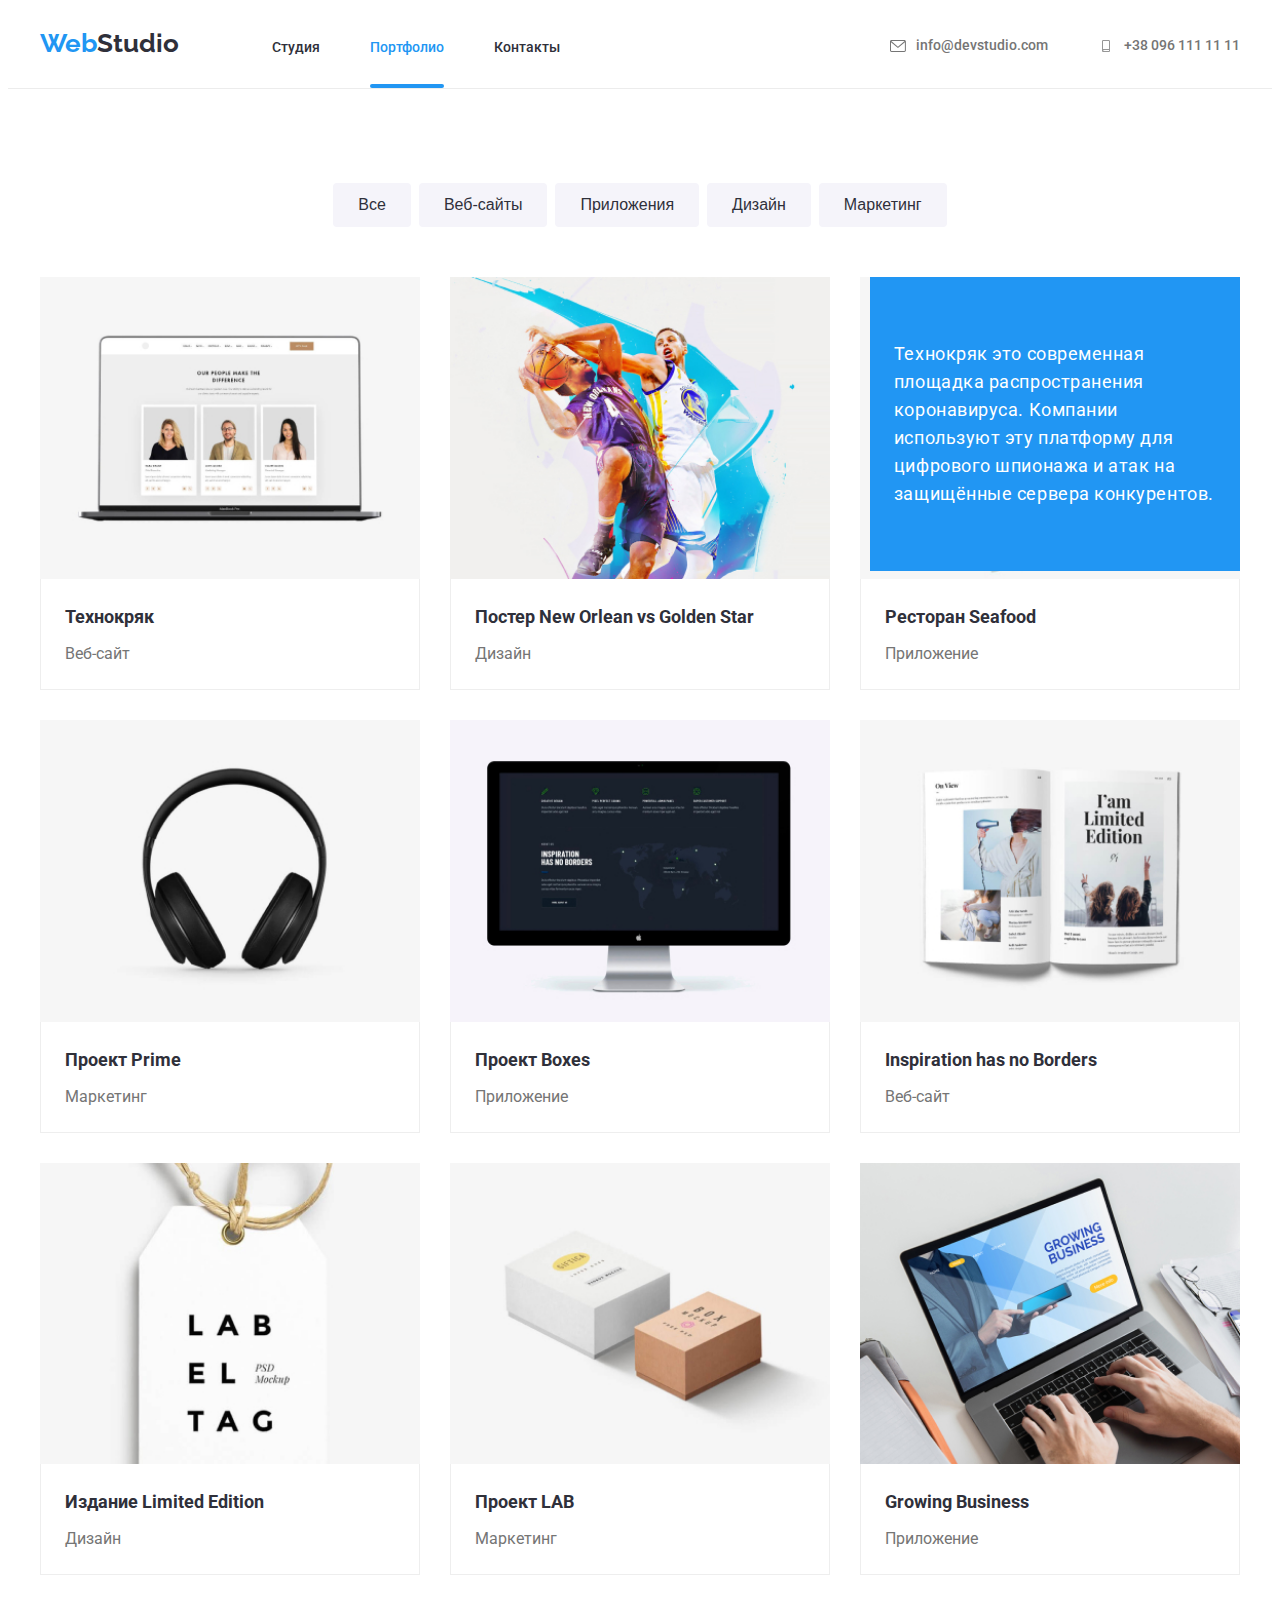
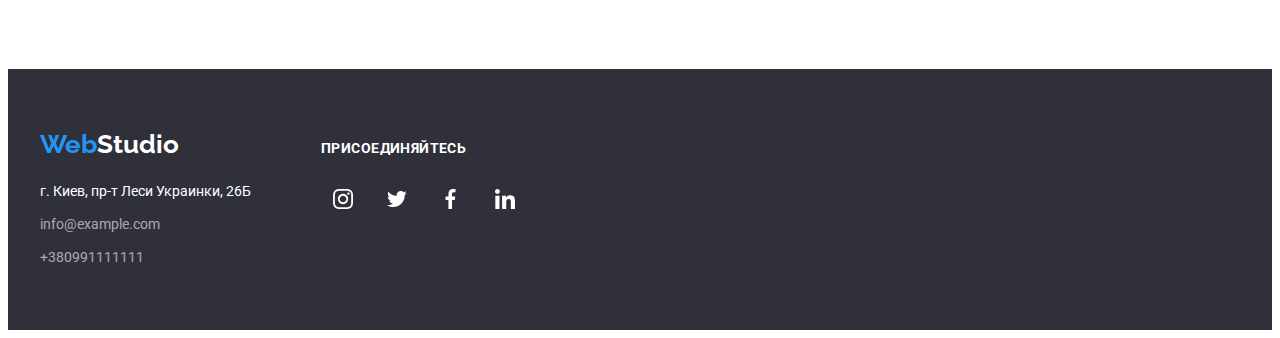
==== commit 3328eedd: "jnjnj" ====
--- a/portfolio.html
+++ b/portfolio.html
@@ -87,6 +87,7 @@
                     </li>
                     <li class="ophaya-tabl">
                         <a class="class-silki-na-kart-prob" href=""><div class="kard"><img src="img/c.jpg" alt="kartinka" width="370" />
+                            <div class="containerstextom"><p class="textnaportfolionakartochki">Технокряк это современная площадка распространения коронавируса. Компании используют эту платформу для цифрового шпионажа и атак на защищённые сервера конкурентов.</p></div>
                             <div class="pr">
                                 <h2 class="pd">Ресторан Seafood</h2>
                                 <p class="ps">Приложение</p>
--- a/css/style.css
+++ b/css/style.css
@@ -291,9 +291,11 @@
 
 .first-page{
     color: var(--color-a);
+    position: relative;
 }
 .second-page{
     color: var(--color-a);
+    position: relative;
 }
 .tretya-page{
     color: var(--color-a);
@@ -463,10 +465,7 @@
     padding-top: 94px;
     padding-bottom: 94px;
 }
-.knopki-portfolio{
-
-border-radius: 4px;
-}
+
 verhniy-box{
     padding-bottom: 200px;
     padding-top: 200px;
@@ -542,9 +541,7 @@
     margin-bottom: 94px;
 }
 
-.name{
-    border-radius: 4px    ;
-}
+
 
 .section{
     margin: 0px;
@@ -726,30 +723,17 @@
 /*.icon-main-bottom{
     
 }*/
-.brend{
-border: 1px solid #AFB1B8;
-box-sizing: border-box;
-border-radius: 4px;
-width: 170px ;
-height:  92px;
- display: flex;
-    justify-content: center;
-    align-items: center; 
-    cursor: pointer;
-
-    
-}
+
 .razmer-logotipa{
     fill: #AFB1B8;
 }
-.silka-na-brend:hover .razmer-logotipa , .silka-na-brend:focus .razmer-logotipa{
+/*.silka-na-brend:hover .razmer-logotipa , .silka-na-brend:focus .razmer-logotipa{
     fill: var(--color-a);
 }
 
 .silka-na-brend:hover .brend , .silka-na-brend:focus .brend{
     border: 1px solid var(--color-a);
-}
-
+}*/
 
 .obertka-footer-icon{
     display: flex;
@@ -816,7 +800,7 @@
 .bgcolor-hero{
     background-image:  linear-gradient(  to right , rgba(47, 48, 58, 0.4) ,  rgba(47, 48, 58, 0.4)) , url(../img/Img.jpg) ; 
     max-width: 1600px ;
-    background-position: center  ;
+  
 }
 
 .tel{
@@ -887,12 +871,10 @@
 .soseti-ludey-silki:hover .sami-foto-soseti-ludey{
     fill: var(--color-d) ;
 }
-.silki-na-sami-obertka-footer-icon{
-    
-}
+
 .name:hover{
     box-shadow: 0px 3px 1px rgba(0, 0, 0, 0.1), 0px 1px 2px rgba(0, 0, 0, 0.08), 0px 2px 2px rgba(0, 0, 0, 0.12);
-border-radius: 4px;
+
 }
 .stili-in-footer{
     font-weight: 700;
@@ -917,9 +899,7 @@
 .name:focus{
     box-shadow: 0px 3px 1px rgba(0, 0, 0, 0.1), 0px 1px 2px rgba(0, 0, 0, 0.08), 0px 2px 2px rgba(0, 0, 0, 0.12);
 }
-.silki-na-kartochki:hover{
-    
-}
+
 .class-silki-na-kart-prob:hover .kard{
     box-shadow: 0px 1px 1px rgba(0, 0, 0, 0.12), 0px 4px 4px rgba(0, 0, 0, 0.06), 1px 4px 6px rgba(0, 0, 0, 0.16);
 }
@@ -927,749 +907,867 @@
 
 
 
-
-
-
-
-
-
-
-
-
-
-
-
-
-
-
-
-
-
-
-
-
-
-
-
-
-
-
-
-
-
-
-
-
-
-
-
-
-
-
-
-
-
-
-
-
-
-
-
-
-
-
-
-
-
-
-
-
-
-
-
-
-
-
-
-
-
-
-
-
-
-
-
-
-
-
-
-
-
-
-
-
-
-
-
-
-
-
-
-
-
-
-
-
-
-
-
-
-
-
-
-
-
-
-
-
-
-
-
-
-
-
-
-
-
-
-
-
-
-
-
-
-
-
-
-
-
-
-
-
-
-
-
-
-
-
-
-
-
-
-
-
-
-
-
-
-
-
-
-
-
-
-
-
-
-
-
-
-
-
-
-
-
-
-
-
-
-
-
-
-
-
-
-
-
-
-
-
-
-
-
-
-
-
-
-
-
-
-
-
-
-
-
-
-
-
-
-
-
-
-
-
-
-
-
-
-
-
-
-
-
-
-
-
-
-
-
-
-
-
-
-
-
-
-
-
-
-
-
-
-
-
-
-
-
-
-
-
-
-
-
-
-
-
-
-
-
-
-
-
-
-
-
-
-
-
-
-
-
-
-
-
-
-
-
-
-
-
-
-
-
-
-
-
-
-
-
-
-
-
-
-
-
-
-
-
-
-
-
-
-
-
-
-
-
-
-
-
-
-
-
-
-
-
-
-
-
-
-
-
-
-
-
-
-
-
-
-
-
-
-
-
-
-
-
-
-
-
-
-
-
-
-
-
-
-
-
-
-
-
-
-
-
-
-
-
-
-
-
-
-
-
-
-
-
-
-
-
-
-
-
-
-
-
-
-
-
-
-
-
-
-
-
-
-
-
-
-
-
-
-
-
-
-
-
-
-
-
-
-
-
-
-
-
-
-
-
-
-
-
-
-
-
-
-
-
-
-
-
-
-
-
-
-
-
-
-
-
-
-
-
-
-
-
-
-
-
-
-
-
-
-
-
-
-
-
-
-
-
-
-
-
-
-
-
-
-
-
-
-
-
-
-
-
-
-
-
-
-
-
-
-
-
-
-
-
-
-
-
-
-
-
-
-
-
-
-
-
-
-
-
-
-
-
-
-
-
-
-
-
-
-
-
-
-
-
-
-
-
-
-
-
-
-
-
-
-
-
-
-
-
-
-
-
-
-
-
-
-
-
-
-
-
-
-
-
-
-
-
-
-
-
-
-
-
-
-
-
-
-
-
-
-
-
-
-
-
-
-
-
-
-
-
-
-
-
-
-
-
-
-
-
-
-
-
-
-
-
-
-
-
-
-
-
-
-
-
-
-
-
-
-
-
-
-
-
-
-
-
-
-
-
-
-
-
-
-
-
-
-
-
-
-
-
-
-
-
-
-
-
-
-
-
-
-
-
-
-
-
-
-
-
-
-
-
-
-
-
-
-
-
-
-
-
-
-
-
-
-
-
-
-
-
-
-
-
-
-
-
-
-
-
-
-
-
-
-
-
-
-
-
-
-
-
-
-
-
-
-
-
-
-
-
-
-
-
-
-
-
-
-
-
-
-
-
-
-
-
-
-
-
-
-
-
-
-
-
-
-
-
-
-
-
-
-
-
-
-
-
-
-
-
-
-
-
-
-
-
-
-
-
-
-
-
-
-
-
-
-
-
-
-
-
-
-
-
-
-
-
-
-
-
-
-
-
-
-
+.class-silki-na-kart-prob:focus{
+    box-shadow: 0px 3px 1px rgba(0, 0, 0, 0.1), 0px 1px 2px rgba(0, 0, 0, 0.08), 0px 2px 2px rgba(0, 0, 0, 0.12);}
+.class-silki-na-kart-prob:focus .kard{
+    box-shadow: 0px 1px 1px rgba(0, 0, 0, 0.12), 0px 4px 4px rgba(0, 0, 0, 0.06), 1px 4px 6px rgba(0, 0, 0, 0.16);
+
+}
+.knopki-portfolio{
+    border-radius: 4px;
+}
+.bgcolor-hero{
+    margin-left: auto;
+    margin-right: auto;
+}
+
+.name{
+    border-radius: 4px ;
+    border: solid transparent;
+}
+
+.icon-main-bottom{
+    border: 1px solid #AFB1B8;
+    box-sizing: border-box;
+    border-radius: 4px;
+    width: 170px ;
+    height:  92px;
+     display: flex;
+        justify-content: center;
+        align-items: center; 
+        cursor: pointer;
+}
+
+
+.icon-main-bottom:hover{
+    border: 1px solid var(--color-a);
+    border-radius: 4px;
+}
+.icon-main-bottom:hover .razmer-logotipa{
+    fill: var(--color-a) ;
+}
+.silka-na-brend{
+    display: flex;
+    justify-content: center;
+    align-items: center; 
+}
+.seriy-bg{
+    width: 100%;
+    height: 70px;
+    background: rgba(47, 48, 58, 0.8);
+    position: absolute;
+    bottom: 0;
+}
+.foto-and-text{
+    position: relative;
+}
+.text-pod-foto{
+    font-weight: bold;
+font-size: 14px;
+line-height: 16px;
+color:  var(--color-d);
+text-transform: uppercase;
+text-align: center;
+justify-content: center;
+display: flex;
+
+}
+
+.backdrop{
+    position: fixed;
+    background: rgba(0, 0, 0, 0.2);
+    right: 0;
+    top: 0;
+    width: 100%;
+    height: 100%;
+}
+.modal{
+    width: 528px ;
+    height: 581px;
+    background:  var(--color-d) ;
+    position: absolute;
+   top: 50%;
+  
+   left: 50%;
+   transform: translate(-50%, -50%);
+   box-shadow: 0px 1px 3px rgba(0, 0, 0, 0.12), 0px 1px 1px rgba(0, 0, 0, 0.14), 0px 2px 1px rgba(0, 0, 0, 0.2);
+border-radius: 4px;
+
+    
+}
+.backdrop.is-hidden{
+    opacity: 0;
+    pointer-events: none;
+}
+
+.zakrit{
+    padding: 0;
+    margin: 0;
+    border: none;
+}
+
+.zakrit{
+    width: 30px;
+    height: 30px;
+    border-radius: 50%;
+    border:  1px solid rgba(0, 0, 0, 0.1);
+    position: absolute;
+    right: 8px;
+   top: 8px;
+}
+.zakrit{
+    background-color: var(--color-d)  ;
+}
+.first-page::after{
+    position: absolute;
+    content: "";
+    display: block;
+    width: 100%;
+    height: 4px;
+    background: #2196F3;
+border-radius: 2px;
+bottom: 0;
+right: 0;
+}
+
+.second-page::after{
+    position: absolute;
+    content: "";
+    display: block;
+    width: 100%;
+    height: 4px;
+    background: #2196F3;
+border-radius: 2px;
+bottom: 0;
+right: 0;
+}
+.seriy-bg{
+    display: flex;
+    align-items: center;
+    justify-content: center;
+}
+.containerstextom{
+    background: var(--color-a)  ;
+}
+.textnaportfolionakartochki{
+    color: var(--color-d) ;
+    font-weight: normal;
+font-size: 18px;
+line-height: 28px;
+}
+.textnaportfolionakartochki{
+    width: 322px;
+    height: 168px ;
+    letter-spacing: 0.03em;
+}
+.containerstextom{
+    width:370px ;
+    height: 294px;
+    display: flex;
+    align-items: center;
+    justify-content: center;
+     position: absolute;
+    top: 0;
+    right: 0;
+    
+}
+
+.kard{
+    position: relative;
+}
+.containerstextom::before{
+    transform: translate(100%);
+}
+
+
+
+
+
+
+
+
+
+
+
+
+
+
+
+
+
+
+
+
+
+
+
+
+
+
+
+
+
+
+
+
+
+
+
+
+
+
+
+
+
+
+
+
+
+
+
+
+
+
+
+
+
+
+
+
+
+
+
+
+
+
+
+
+
+
+
+
+
+
+
+
+
+
+
+
+
+
+
+
+
+
+
+
+
+
+
+
+
+
+
+
+
+
+
+
+
+
+
+
+
+
+
+
+
+
+
+
+
+
+
+
+
+
+
+
+
+
+
+
+
+
+
+
+
+
+
+
+
+
+
+
+
+
+
+
+
+
+
+
+
+
+
+
+
+
+
+
+
+
+
+
+
+
+
+
+
+
+
+
+
+
+
+
+
+
+
+
+
+
+
+
+
+
+
+
+
+
+
+
+
+
+
+
+
+
+
+
+
+
+
+
+
+
+
+
+
+
+
+
+
+
+
+
+
+
+
+
+
+
+
+
+
+
+
+
+
+
+
+
+
+
+
+
+
+
+
+
+
+
+
+
+
+
+
+
+
+
+
+
+
+
+
+
+
+
+
+
+
+
+
+
+
+
+
+
+
+
+
+
+
+
+
+
+
+
+
+
+
+
+
+
+
+
+
+
+
+
+
+
+
+
+
+
+
+
+
+
+
+
+
+
+
+
+
+
+
+
+
+
+
+
+
+
+
+
+
+
+
+
+
+
+
+
+
+
+
+
+
+
+
+
+
+
+
+
+
+
+
+
+
+
+
+
+
+
+
+
+
+
+
+
+
+
+
+
+
+
+
+
+
+
+
+
+
+
+
+
+
+
+
+
+
+
+
+
+
+
+
+
+
+
+
+
+
+
+
+
+
+
+
+
+
+
+
+
+
+
+
+
+
+
+
+
+
+
+
+
+
+
+
+
+
+
+
+
+
+
+
+
+
+
+
+
+
+
+
+
+
+
+
+
+
+
+
+
+
+
+
+
+
+
+
+
+
+
+
+
+
+
+
+
+
+
+
+
+
+
+
+
+
+
+
+
+
+
+
+
+
+
+
+
+
+
+
+
+
+
+
+
+
+
+
+
+
+
+
+
+
+
+
+
+
+
+
+
+
+
+
+
+
+
+
+
+
+
+
+
+
+
+
+
+
+
+
+
+
+
+
+
+
+
+
+
+
+
+
+
+
+
+
+
+
+
+
+
+
+
+
+
+
+
+
+
+
+
+
+
+
+
+
+
+
+
+
+
+
+
+
+
+
+
+
+
+
+
+
+
+
+
+
+
+
+
+
+
+
+
+
+
+
+
+
+
+
+
+
+
+
+
+
+
+
+
+
+
+
+
+
+
+
+
+
+
+
+
+
+
+
+
+
+
+
+
+
+
+
+
+
+
+
+
+
+
+
+
+
+
+
+
+
+
+
+
+
+
+
+
+
+
+
+
+
+
+
+
+
+
+
+
+
+
+
+
+
+
+
+
+
+
+
+
+
+
+
+
+
+
+
+
+
+
+
+
+
+
+
+
+
+
+
+
+
+
+
+
+
+
+
+
+
+
+
+
+
+
+
+
+
+
+
+
+
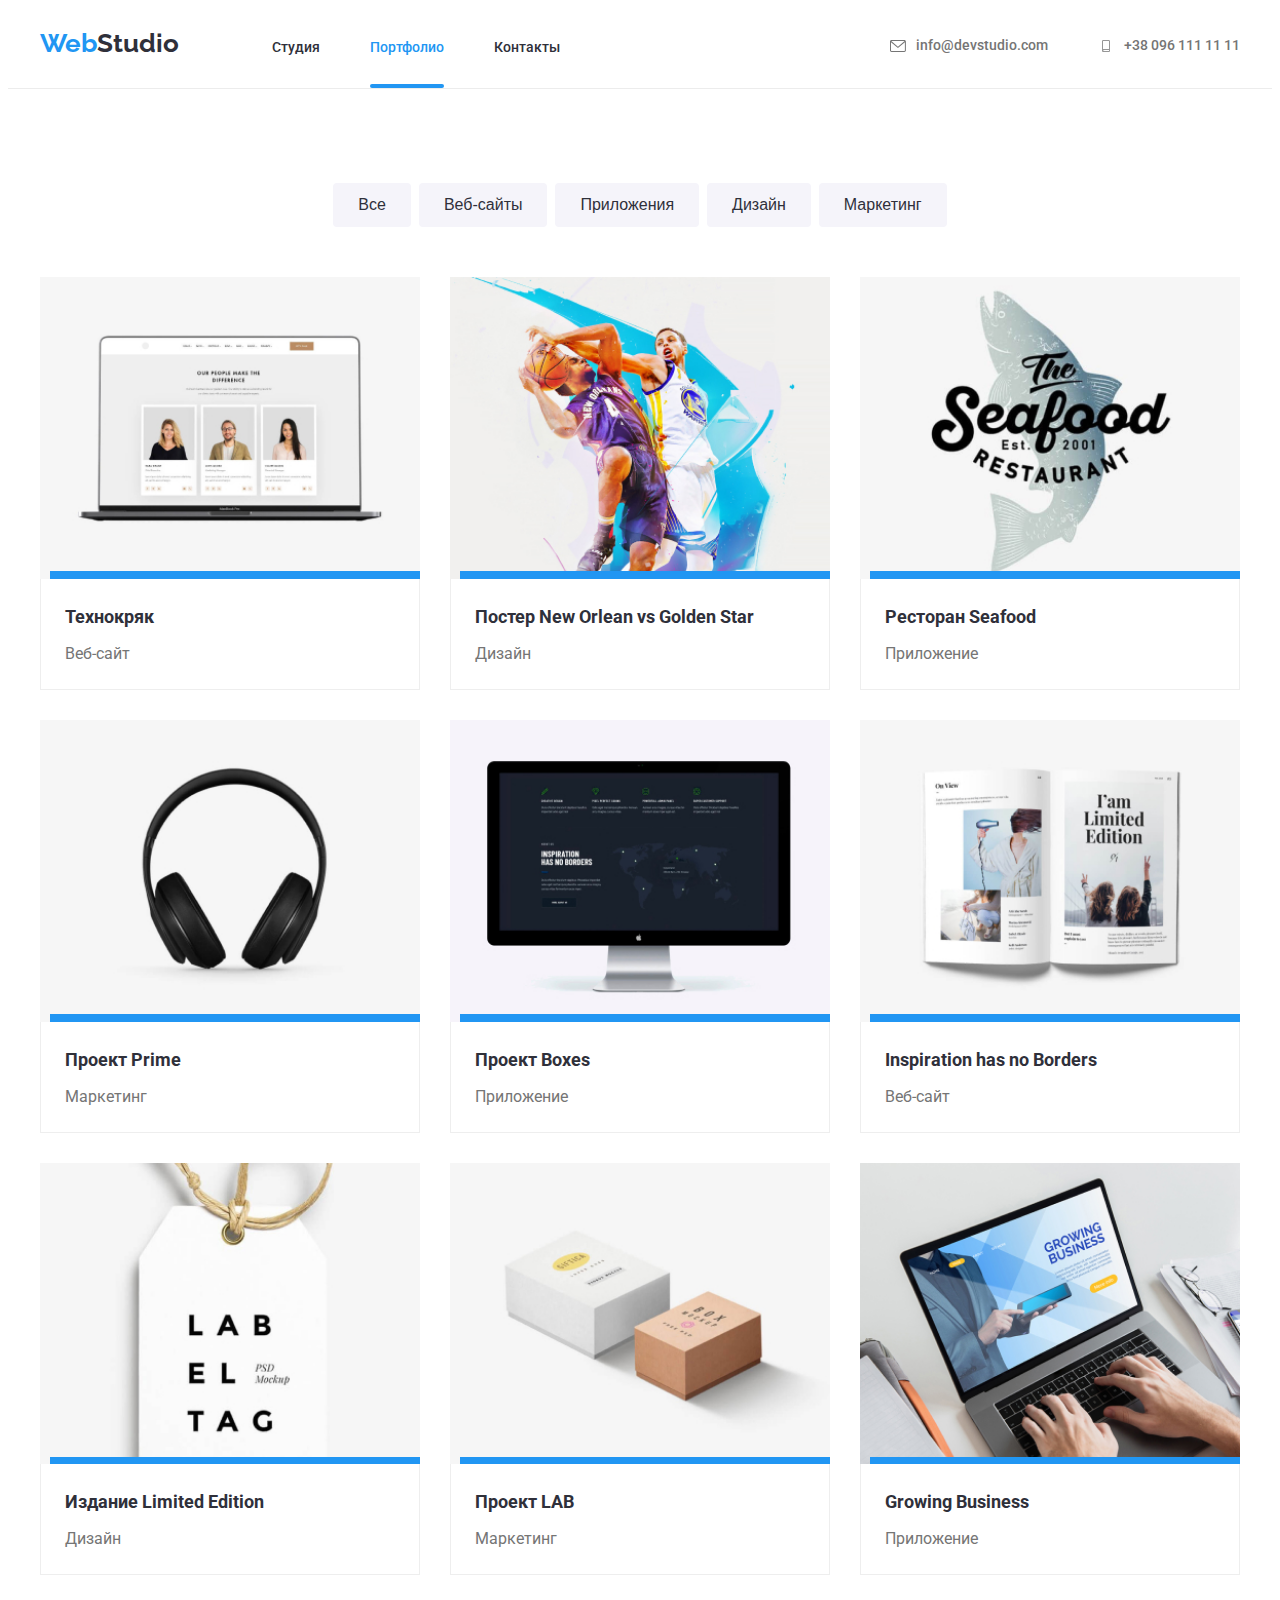
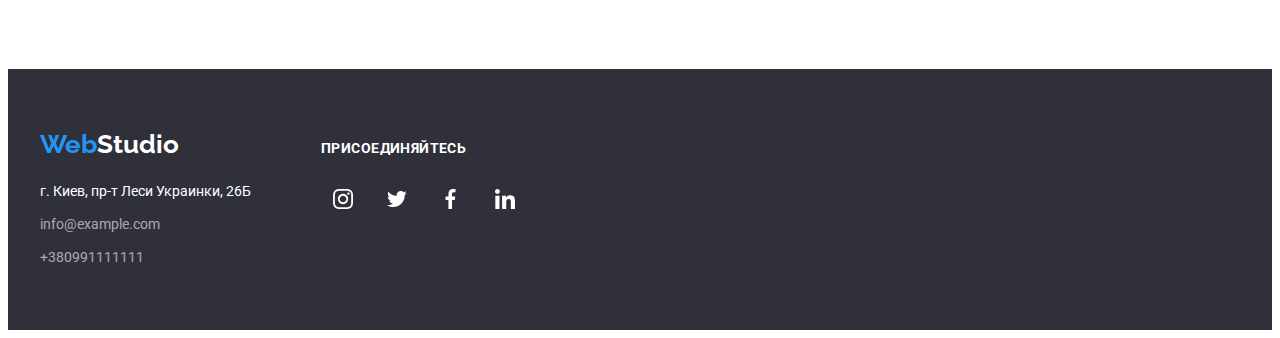
==== commit aa388615: "njbjb" ====
--- a/portfolio.html
+++ b/portfolio.html
@@ -64,7 +64,8 @@
                     <li class="ophaya-tabl">
                         <a class="class-silki-na-kart-prob" href="">
                             <div class="kard"> 
-                                <img src="img/a.jpg" alt="kartinka" width="370" />
+                              <div class="overflo"><img src="img/a.jpg" alt="kartinka" width="370" />   <div class="containerstextom"><p class="textnaportfolionakartochki">Технокряк это современная площадка распространения коронавируса. Компании используют эту платформу для цифрового шпионажа и атак на защищённые сервера конкурентов.</p></div></div>  
+                             
                                 <div class="pr">
                                     <h2 class="pd">Технокряк</h2>
                                     <p class="ps">Веб-сайт</p>
@@ -75,7 +76,8 @@
 
                     </li>
                     <li class="ophaya-tabl">
-                        <a class="class-silki-na-kart-prob" href=""> <div class="kard"> <img src="img/b.jpg" alt="kartinka" width="370" />
+                        <a class="class-silki-na-kart-prob" href=""> <div class="kard"> 
+                            <div class="overflo"> <img src="img/b.jpg" alt="kartinka" width="370" /> <div class="containerstextom"><p class="textnaportfolionakartochki">Технокряк это современная площадка распространения коронавируса. Компании используют эту платформу для цифрового шпионажа и атак на защищённые сервера конкурентов.</p></div></div>
                             <div class="pr">
                                 <h2 class="pd">Постер New Orlean vs Golden Star</h2>
                                 <p class="ps">Дизайн</p>
@@ -86,8 +88,8 @@
 
                     </li>
                     <li class="ophaya-tabl">
-                        <a class="class-silki-na-kart-prob" href=""><div class="kard"><img src="img/c.jpg" alt="kartinka" width="370" />
-                            <div class="containerstextom"><p class="textnaportfolionakartochki">Технокряк это современная площадка распространения коронавируса. Компании используют эту платформу для цифрового шпионажа и атак на защищённые сервера конкурентов.</p></div>
+                        <a class="class-silki-na-kart-prob" href=""><div class="kard"><div class="overflo"><img src="img/c.jpg" alt="kartinka" width="370" /> <div class="containerstextom"><p class="textnaportfolionakartochki">Технокряк это современная площадка распространения коронавируса. Компании используют эту платформу для цифрового шпионажа и атак на защищённые сервера конкурентов.</p></div></div>
+                            
                             <div class="pr">
                                 <h2 class="pd">Ресторан Seafood</h2>
                                 <p class="ps">Приложение</p>
@@ -96,7 +98,7 @@
                         </a>
                     </li>
                     <li class="ophaya-tabl">
-                        <a class="class-silki-na-kart-prob" href=""><div class="kard"> <img src="img/d.jpg" alt="kartinka" width="370" />
+                        <a class="class-silki-na-kart-prob" href=""><div class="kard"> <div class="overflo"> <img src="img/d.jpg" alt="kartinka" width="370" /> <div class="containerstextom"><p class="textnaportfolionakartochki">Технокряк это современная площадка распространения коронавируса. Компании используют эту платформу для цифрового шпионажа и атак на защищённые сервера конкурентов.</p></div></div>
                             <div class="pr">
                                 <h2 class="pd">Проект Prime</h2>
                                 <p class="ps">Маркетинг</p>
@@ -106,7 +108,7 @@
 
                     </li>
                     <li class="ophaya-tabl">
-                        <a class="class-silki-na-kart-prob" href=""> <div class="kard"> <img src="img/f.jpg" alt="kartinka" width="370" />
+                        <a class="class-silki-na-kart-prob" href=""> <div class="kard"> <div class="overflo"><img src="img/f.jpg" alt="kartinka" width="370" /> <div class="containerstextom"><p class="textnaportfolionakartochki">Технокряк это современная площадка распространения коронавируса. Компании используют эту платформу для цифрового шпионажа и атак на защищённые сервера конкурентов.</p></div></div> 
                             <div class="pr">
                                 <h2 class="pd">Проект Boxes</h2>
                                 <p class="ps">Приложение</p>
@@ -116,7 +118,7 @@
 
                     </li>
                     <li class="ophaya-tabl">
-                        <a class="class-silki-na-kart-prob" href=""> <div class="kard"><img src="img/g.jpg" alt="kartinka" width="370" />
+                        <a class="class-silki-na-kart-prob" href=""> <div class="kard"><div class="overflo"><img src="img/g.jpg" alt="kartinka" width="370" /> <div class="containerstextom"><p class="textnaportfolionakartochki">Технокряк это современная площадка распространения коронавируса. Компании используют эту платформу для цифрового шпионажа и атак на защищённые сервера конкурентов.</p></div></div>
                             <div class="pr">
                                 <h2 class="pd">Inspiration has no Borders</h2>
                                 <p class="ps">Веб-сайт</p>
@@ -125,7 +127,7 @@
                         </a>
                     </li>
                     <li class="ophaya-tabl">
-                        <a class="class-silki-na-kart-prob" href="">  <div class="kard"> <img src="img/h.jpg" alt="kartinka" width="370" />
+                        <a class="class-silki-na-kart-prob" href="">  <div class="kard"><div class="overflo"> <img src="img/h.jpg" alt="kartinka" width="370" /> <div class="containerstextom"><p class="textnaportfolionakartochki">Технокряк это современная площадка распространения коронавируса. Компании используют эту платформу для цифрового шпионажа и атак на защищённые сервера конкурентов.</p></div></div>
                             <div class="pr">
                                 <h2 class="pd">Издание Limited Edition</h2>
                                 <p class="ps">Дизайн</p>
@@ -135,7 +137,7 @@
 
                     </li>
                     <li class="ophaya-tabl">
-                        <a class="class-silki-na-kart-prob" href=""> <div class="kard"> <img src="img/i.jpg" alt="kartinka" width="370" />
+                        <a class="class-silki-na-kart-prob" href=""> <div class="kard"><div class="overflo"> <img src="img/i.jpg" alt="kartinka" width="370" /> <div class="containerstextom"><p class="textnaportfolionakartochki">Технокряк это современная площадка распространения коронавируса. Компании используют эту платформу для цифрового шпионажа и атак на защищённые сервера конкурентов.</p></div></div>
                             <div class="pr">
                                 <h2 class="pd">Проект LAB</h2>
                                 <p class="ps">Маркетинг</p>
@@ -145,7 +147,7 @@
 
                     </li>
                     <li class="ophaya-tabl">
-                        <a class="class-silki-na-kart-prob" href=""> <div class="kard"> <img src="img/k.jpg" alt="kartinka" width="370" />
+                        <a class="class-silki-na-kart-prob" href=""> <div class="kard"><div class="overflo"> <img src="img/k.jpg" alt="kartinka" width="370" /> <div class="containerstextom"><p class="textnaportfolionakartochki">Технокряк это современная площадка распространения коронавируса. Компании используют эту платформу для цифрового шпионажа и атак на защищённые сервера конкурентов.</p></div></div>
                             <div class="pr">
                                 <h2 class="pd">Growing Business</h2>
                                 <p class="ps">Приложение</p>
--- a/css/style.css
+++ b/css/style.css
@@ -63,6 +63,12 @@
 .portfolio :active{
     color:var(--color-a);
 }
+.vse{
+    transition-property: color ;
+    transition-duration: 250ms ;
+    transition-timing-function: cubic-bezier(0.4, 0, 0.2, 1);
+
+}
 .vse :hover{
     color:var(--color-a);
 }
@@ -84,17 +90,44 @@
 .fon-ludei{
     background: var(--color-d);
 }
+.pochta{
+    transition-property: color ;
+    transition-duration: 250ms ;
+    transition-timing-function: cubic-bezier(0.4, 0, 0.2, 1);
+}
 .pochta:hover{
     color:var(--color-a);
+
+}
+.nomer{
+    transition-property: color ;
+    transition-duration: 250ms ;
+    transition-timing-function: cubic-bezier(0.4, 0, 0.2, 1);
 }
 .nomer:hover{
     color:var(--color-a);
 }
+.pochta3{
+    transition-property: color ;
+    transition-duration: 250ms ;
+    transition-timing-function: cubic-bezier(0.4, 0, 0.2, 1);
+
+}
 .pochta3:hover{
     color:var(--color-a);
 }
+.nomer4{
+    transition-property: color ;
+    transition-duration: 250ms ;
+    transition-timing-function: cubic-bezier(0.4, 0, 0.2, 1);
+}
 .nomer4:hover{
     color:var(--color-a);
+}
+.pochta3{
+    transition-property: color ;
+    transition-duration: 250ms ;
+    transition-timing-function: cubic-bezier(0.4, 0, 0.2, 1);
 }
 .pochta3{
 color: var(--color-b);
@@ -105,6 +138,14 @@
 .name{
 background: var(--color-k);
 color: var(--color-c);
+}
+.name{
+    transition-property: color ;
+    transition-duration: 250ms ;
+    transition-timing-function: cubic-bezier(0.4, 0, 0.2, 1);
+    transition-property: background ;
+    transition-duration: 250ms ;
+    transition-timing-function: cubic-bezier(0.4, 0, 0.2, 1);
 }
 .name:hover{
 background: var(--color-a);
@@ -262,7 +303,11 @@
 }
 
 
-
+.studias{
+    transition-property: color ;
+    transition-duration: 250ms ;
+    transition-timing-function: cubic-bezier(0.4, 0, 0.2, 1);
+}
 .studias:hover,
 .studias:focus 
 .studias:active
@@ -270,13 +315,22 @@
     color: var(--color-a);
 }
 
-
+.portfolio{
+    transition-property: color ;
+    transition-duration: 250ms ;
+    transition-timing-function: cubic-bezier(0.4, 0, 0.2, 1);
+}
 .portfolio:hover,
 .portfolio:focus 
 .portfolio:active
 .portfolio:visited
 {
     color:var(--color-a) ;
+}
+.kontakt{
+    transition-property: color ;
+    transition-duration: 250ms ;
+    transition-timing-function: cubic-bezier(0.4, 0, 0.2, 1);
 }
 .kontakt:hover,
 .kontakt:focus 
@@ -303,6 +357,14 @@
 .nomer1 , .pochta1{
     color: var(--color-l);
 }
+.knopka-hero{
+    transition-property: color ;
+    transition-duration: 250ms ;
+    transition-timing-function: cubic-bezier(0.4, 0, 0.2, 1);
+    transition-property: color ;
+    transition-duration: 250ms ;
+    transition-timing-function: cubic-bezier(0.4, 0, 0.2, 1);
+}
 .knopka-hero:hover ,
 .knopka-hero:focus{
  color: var(--color-d);
@@ -608,6 +670,11 @@
 .hfl{
     margin-top: 9px;
 }
+.class-silki-na-kart-prob{
+    transition-property: box-shadow  ;
+    transition-duration: 250ms ;
+    transition-timing-function: cubic-bezier(0.4, 0, 0.2, 1);
+}
 .class-silki-na-kart-prob:hover{
     box-shadow: 0px 1px 1px rgba(0, 0, 0, 0.12), 0px 4px 4px rgba(0, 0, 0, 0.06), 1px 4px 6px rgba(0, 0, 0, 0.16);
 }
@@ -727,13 +794,7 @@
 .razmer-logotipa{
     fill: #AFB1B8;
 }
-/*.silka-na-brend:hover .razmer-logotipa , .silka-na-brend:focus .razmer-logotipa{
-    fill: var(--color-a);
-}
-
-.silka-na-brend:hover .brend , .silka-na-brend:focus .brend{
-    border: 1px solid var(--color-a);
-}*/
+
 
 .obertka-footer-icon{
     display: flex;
@@ -756,7 +817,11 @@
     margin-right: 10px;
     fill:  #757575;
 }
-
+.convert{
+    transition-property: fill ;
+    transition-duration: 250ms ;
+    transition-timing-function: cubic-bezier(0.4, 0, 0.2, 1);
+}
 
 .pochta:hover .convert , .pochta:focus .convert{
     fill: var(--color-a);
@@ -764,6 +829,12 @@
 }
 .nomer:hover .tel{
     fill: var(--color-a);
+    transition: width 250ms cubic-bezier(0.4, 0, 0.2, 1) ;
+}
+.obertka-footer-icon{
+    transition-property: background ;
+    transition-duration: 250ms ;
+    transition-timing-function: cubic-bezier(0.4, 0, 0.2, 1);
 }
 .obertka-footer-icon:hover , .obertka-footer-icon:focus{
     background-color: #2196F3;
@@ -772,6 +843,11 @@
 .sami-foto-soseti-ludey{
     color:#AFB1B8 ;
 }
+.soseti-ludey-obolochka{
+    transition-property: background ;
+    transition-duration: 250ms ;
+    transition-timing-function: cubic-bezier(0.4, 0, 0.2, 1);
+}
 .soseti-ludey-obolochka:hover , .soseti-ludey-obolochka:focus{
     background: var(--color-a);
 }
@@ -789,7 +865,16 @@
 .sami-foto-soseti-ludey{
     fill: #AFB1B8;
 }
-
+.sami-foto-soseti-ludey{
+    transition-property: fill ;
+    transition-duration: 250ms ;
+    transition-timing-function: cubic-bezier(0.4, 0, 0.2, 1);
+}
+.sami-foto-soseti-ludey{
+    transition-property: fill ;
+    transition-duration: 250ms ;
+    transition-timing-function: cubic-bezier(0.4, 0, 0.2, 1);
+}
 .sami-foto-soseti-ludey:hover{
     fill: var(--color-d) ;
 }
@@ -854,6 +939,11 @@
 }
 .hbh{
     align-items: baseline;
+}
+.name{
+    transition-property: color ;
+    transition-duration: 250ms ;
+    transition-timing-function: cubic-bezier(0.4, 0, 0.2, 1);
 }
 .name:hover{  color: var(--color-a) ;
     color: #FFFFFF;}
@@ -942,6 +1032,11 @@
 .icon-main-bottom:hover{
     border: 1px solid var(--color-a);
     border-radius: 4px;
+}
+.razmer-logotipa{
+    transition-property: fill ;
+    transition-duration: 250ms ;
+    transition-timing-function: cubic-bezier(0.4, 0, 0.2, 1);
 }
 .icon-main-bottom:hover .razmer-logotipa{
     fill: var(--color-a) ;
@@ -1078,696 +1173,708 @@
 .containerstextom::before{
     transform: translate(100%);
 }
-
-
-
-
-
-
-
-
-
-
-
-
-
-
-
-
-
-
-
-
-
-
-
-
-
-
-
-
-
-
-
-
-
-
-
-
-
-
-
-
-
-
-
-
-
-
-
-
-
-
-
-
-
-
-
-
-
-
-
-
-
-
-
-
-
-
-
-
-
-
-
-
-
-
-
-
-
-
-
-
-
-
-
-
-
-
-
-
-
-
-
-
-
-
-
-
-
-
-
-
-
-
-
-
-
-
-
-
-
-
-
-
-
-
-
-
-
-
-
-
-
-
-
-
-
-
-
-
-
-
-
-
-
-
-
-
-
-
-
-
-
-
-
-
-
-
-
-
-
-
-
-
-
-
-
-
-
-
-
-
-
-
-
-
-
-
-
-
-
-
-
-
-
-
-
-
-
-
-
-
-
-
-
-
-
-
-
-
-
-
-
-
-
-
-
-
-
-
-
-
-
-
-
-
-
-
-
-
-
-
-
-
-
-
-
-
-
-
-
-
-
-
-
-
-
-
-
-
-
-
-
-
-
-
-
-
-
-
-
-
-
-
-
-
-
-
-
-
-
-
-
-
-
-
-
-
-
-
-
-
-
-
-
-
-
-
-
-
-
-
-
-
-
-
-
-
-
-
-
-
-
-
-
-
-
-
-
-
-
-
-
-
-
-
-
-
-
-
-
-
-
-
-
-
-
-
-
-
-
-
-
-
-
-
-
-
-
-
-
-
-
-
-
-
-
-
-
-
-
-
-
-
-
-
-
-
-
-
-
-
-
-
-
-
-
-
-
-
-
-
-
-
-
-
-
-
-
-
-
-
-
-
-
-
-
-
-
-
-
-
-
-
-
-
-
-
-
-
-
-
-
-
-
-
-
-
-
-
-
-
-
-
-
-
-
-
-
-
-
-
-
-
-
-
-
-
-
-
-
-
-
-
-
-
-
-
-
-
-
-
-
-
-
-
-
-
-
-
-
-
-
-
-
-
-
-
-
-
-
-
-
-
-
-
-
-
-
-
-
-
-
-
-
-
-
-
-
-
-
-
-
-
-
-
-
-
-
-
-
-
-
-
-
-
-
-
-
-
-
-
-
-
-
-
-
-
-
-
-
-
-
-
-
-
-
-
-
-
-
-
-
-
-
-
-
-
-
-
-
-
-
-
-
-
-
-
-
-
-
-
-
-
-
-
-
-
-
-
-
-
-
-
-
-
-
-
-
-
-
-
-
-
-
-
-
-
-
-
-
-
-
-
-
-
-
-
-
-
-
-
-
-
-
-
-
-
-
-
-
-
-
-
-
-
-
-
-
-
-
-
-
-
-
-
-
-
-
-
-
-
-
-
-
-
-
-
-
-
-
-
-
-
-
-
-
-
-
-
-
-
-
-
-
-
-
-
-
-
-
-
-
-
-
-
-
-
-
-
-
-
-
-
-
-
-
-
-
-
-
-
-
-
-
-
-
-
-
-
-
-
-
-
-
-
-
-
-
-
-
-
-
-
-
-
-
-
-
-
-
-
-
-
-
-
-
-
-
-
-
-
-
-
-
-
-
-
-
-
-
-
-
-
-
+.knopka-zakritia{
+    fill: #000000;
+    
+}
+.containerstextom{
+    transform: translateY(100%);
+    transition: transform 250ms cubic-bezier(0.4, 0, 0.2, 1) ;
+}
+.class-silki-na-kart-prob:hover .containerstextom{
+    transform: translate(0%);
+}
+
+.overflo{
+    position: relative;
+    overflow: hidden;
+}
+
+
+
+
+
+
+
+
+
+
+
+
+
+
+
+
+
+
+
+
+
+
+
+
+
+
+
+
+
+
+
+
+
+
+
+
+
+
+
+
+
+
+
+
+
+
+
+
+
+
+
+
+
+
+
+
+
+
+
+
+
+
+
+
+
+
+
+
+
+
+
+
+
+
+
+
+
+
+
+
+
+
+
+
+
+
+
+
+
+
+
+
+
+
+
+
+
+
+
+
+
+
+
+
+
+
+
+
+
+
+
+
+
+
+
+
+
+
+
+
+
+
+
+
+
+
+
+
+
+
+
+
+
+
+
+
+
+
+
+
+
+
+
+
+
+
+
+
+
+
+
+
+
+
+
+
+
+
+
+
+
+
+
+
+
+
+
+
+
+
+
+
+
+
+
+
+
+
+
+
+
+
+
+
+
+
+
+
+
+
+
+
+
+
+
+
+
+
+
+
+
+
+
+
+
+
+
+
+
+
+
+
+
+
+
+
+
+
+
+
+
+
+
+
+
+
+
+
+
+
+
+
+
+
+
+
+
+
+
+
+
+
+
+
+
+
+
+
+
+
+
+
+
+
+
+
+
+
+
+
+
+
+
+
+
+
+
+
+
+
+
+
+
+
+
+
+
+
+
+
+
+
+
+
+
+
+
+
+
+
+
+
+
+
+
+
+
+
+
+
+
+
+
+
+
+
+
+
+
+
+
+
+
+
+
+
+
+
+
+
+
+
+
+
+
+
+
+
+
+
+
+
+
+
+
+
+
+
+
+
+
+
+
+
+
+
+
+
+
+
+
+
+
+
+
+
+
+
+
+
+
+
+
+
+
+
+
+
+
+
+
+
+
+
+
+
+
+
+
+
+
+
+
+
+
+
+
+
+
+
+
+
+
+
+
+
+
+
+
+
+
+
+
+
+
+
+
+
+
+
+
+
+
+
+
+
+
+
+
+
+
+
+
+
+
+
+
+
+
+
+
+
+
+
+
+
+
+
+
+
+
+
+
+
+
+
+
+
+
+
+
+
+
+
+
+
+
+
+
+
+
+
+
+
+
+
+
+
+
+
+
+
+
+
+
+
+
+
+
+
+
+
+
+
+
+
+
+
+
+
+
+
+
+
+
+
+
+
+
+
+
+
+
+
+
+
+
+
+
+
+
+
+
+
+
+
+
+
+
+
+
+
+
+
+
+
+
+
+
+
+
+
+
+
+
+
+
+
+
+
+
+
+
+
+
+
+
+
+
+
+
+
+
+
+
+
+
+
+
+
+
+
+
+
+
+
+
+
+
+
+
+
+
+
+
+
+
+
+
+
+
+
+
+
+
+
+
+
+
+
+
+
+
+
+
+
+
+
+
+
+
+
+
+
+
+
+
+
+
+
+
+
+
+
+
+
+
+
+
+
+
+
+
+
+
+
+
+
+
+
+
+
+
+
+
+
+
+
+
+
+
+
+
+
+
+
+
+
+
+
+
+
+
+
+
+
+
+
+
+
+
+
+
+
+
+
+
+
+
+
+
+
+
+
+
+
+
+
+
+
+
+
+
+
+
+
+
+
+
